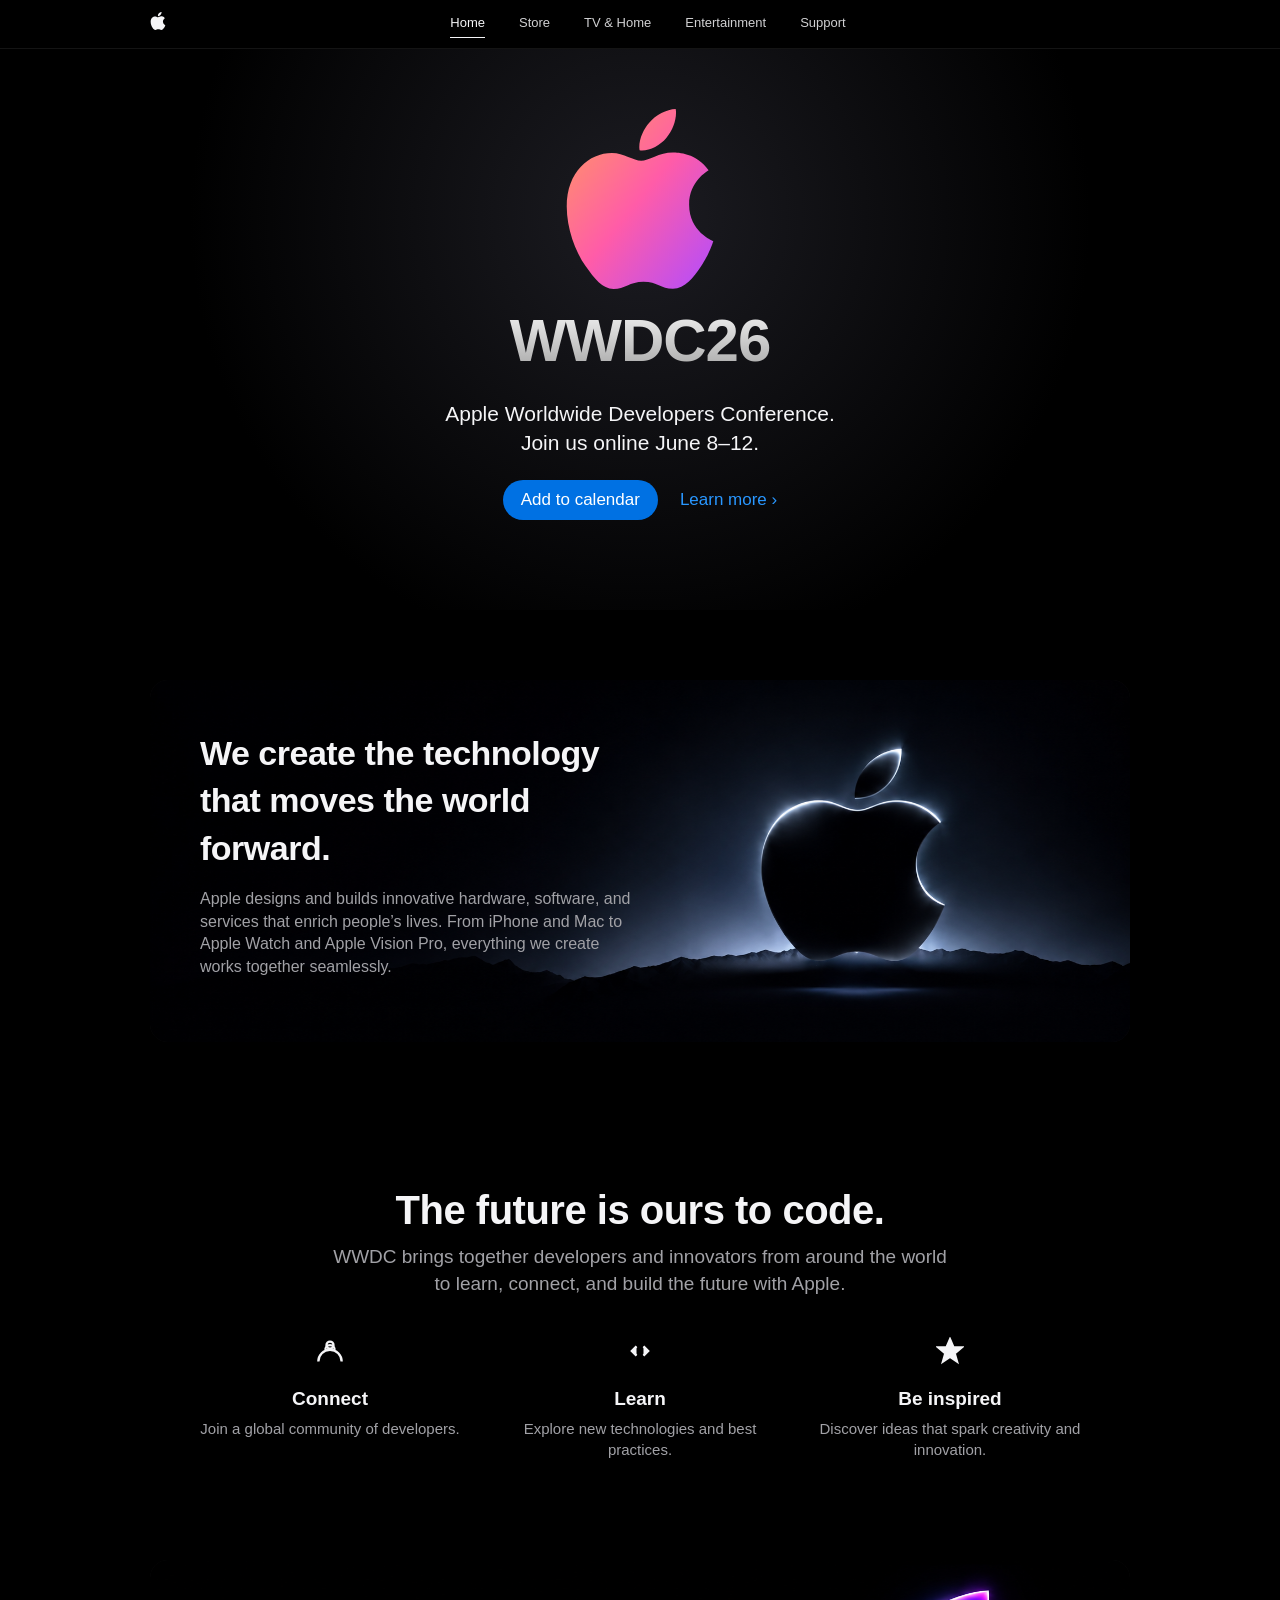
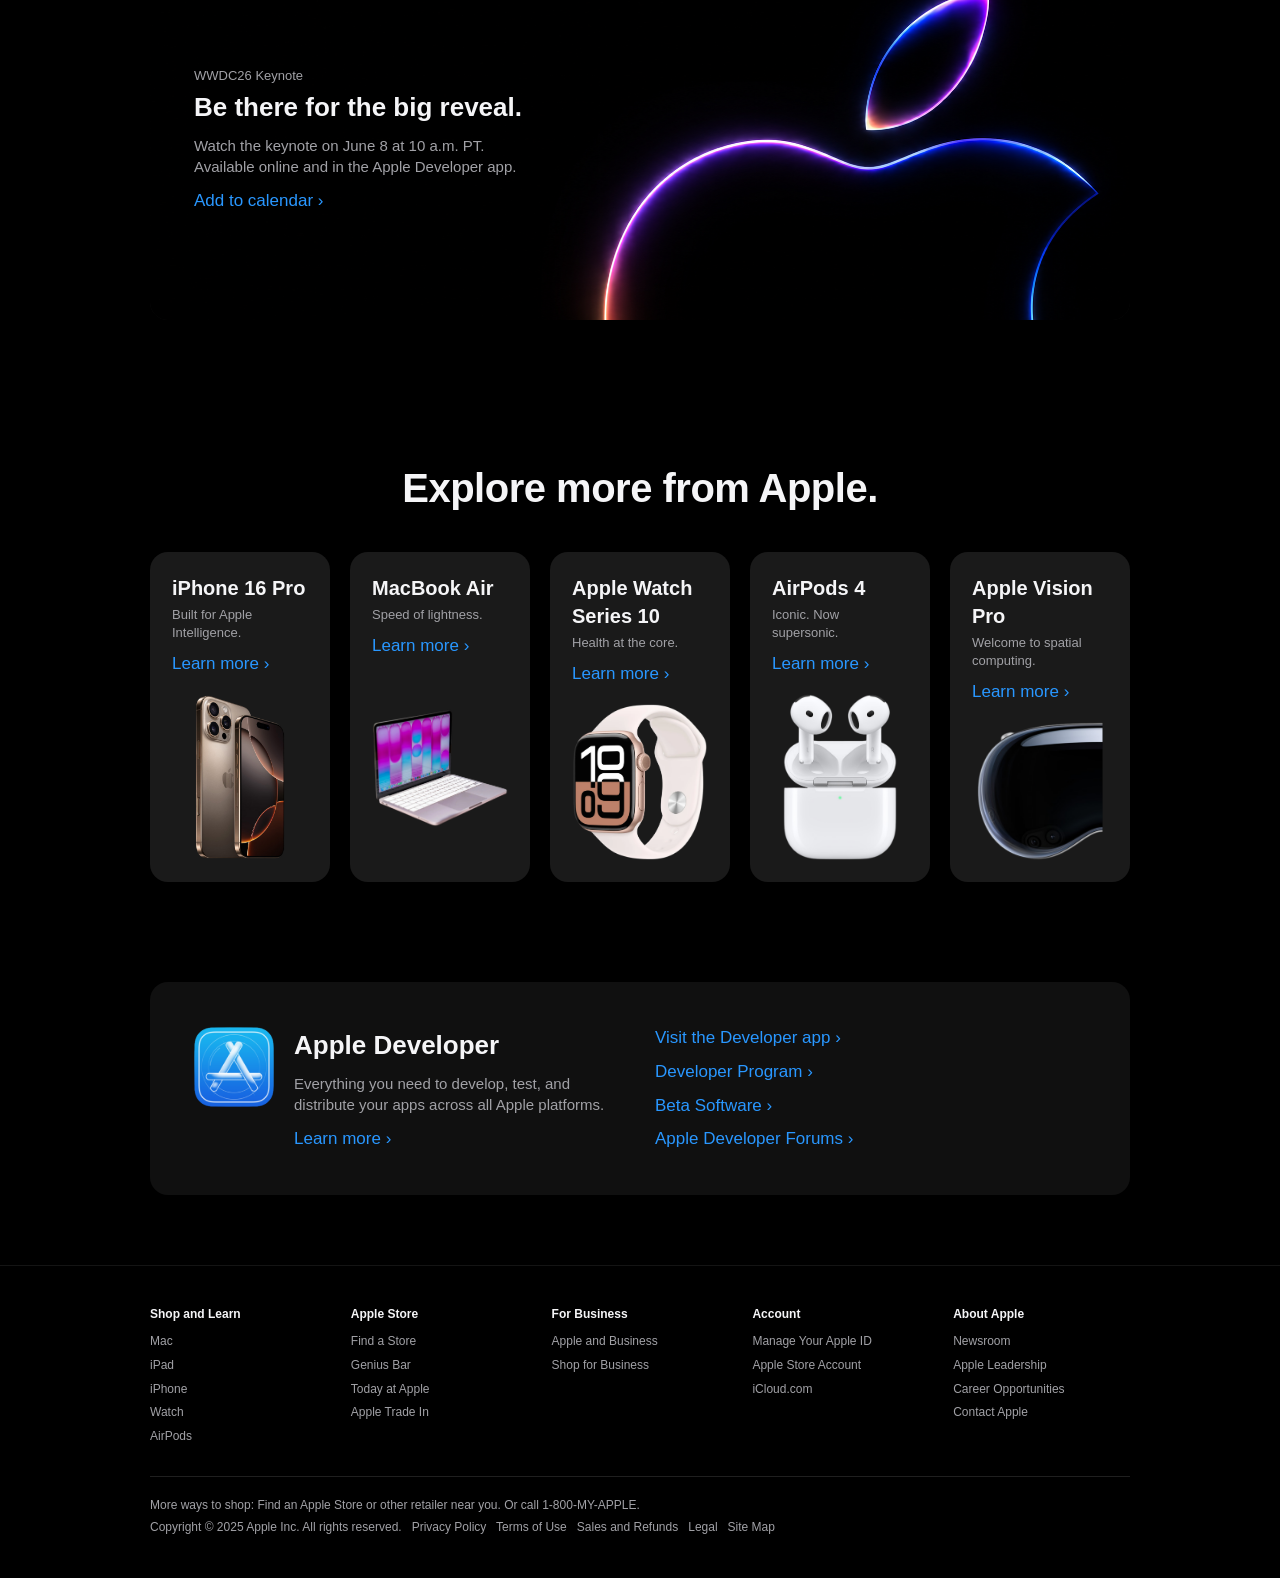
==== index.html @ 1150b637 "Remove search and bag icons from home page nav Co-Authored-By: Claude Opus 4.8 (1M context) <noreply" ====
<!DOCTYPE html>
<html lang="en">
<head>
  <meta charset="UTF-8">
  <meta name="viewport" content="width=device-width, initial-scale=1.0">
  <title>Apple — Home</title>
  <link rel="stylesheet" href="css/style.css?v=16">
</head>
<body>

  <!-- ===== Navigation (shared on all pages) ===== -->
  <header class="nav">
    <div class="nav-inner">
      <a href="index.html" class="nav-logo" aria-label="Apple">
        <svg viewBox="0 0 814 1000"><path d="M788.1 340.9c-5.8 4.5-108.2 62.2-108.2 190.5 0 148.4 130.3 200.9 134.2 202.2-.6 3.2-20.7 71.9-68.7 141.9-42.8 61.6-87.5 123.1-155.5 123.1s-85.5-39.5-164-39.5c-76.5 0-103.7 40.8-165.9 40.8s-105.6-57-155.5-127C46.7 790.7 0 663 0 541.8c0-194.4 126.4-297.5 250.8-297.5 66.1 0 121.2 43.4 162.7 43.4 39.5 0 101.1-46 176.3-46 28.5 0 130.9 2.6 198.3 99.2zm-234-181.5c31.1-36.9 53.1-88.1 53.1-139.3 0-7.1-.6-14.3-1.9-20.1-50.6 1.9-110.8 33.7-147.1 75.8-28.5 32.4-55.1 83.6-55.1 135.5 0 7.8 1.3 15.6 1.9 18.1 3.2.6 8.4 1.3 13.6 1.3 45.4 0 102.5-30.4 135.5-71.3z"/></svg>
      </a>
      <nav class="nav-links">
        <a href="index.html" class="active">Home</a>
        <a href="store.html">Store</a>
        <a href="tvhome.html">TV &amp; Home</a>
        <a href="entertainment.html">Entertainment</a>
        <a href="support.html">Support</a>
      </nav>
      <button class="nav-toggle" aria-label="Menu"><span></span><span></span><span></span></button>
    </div>
  </header>

  <!-- ===== Hero: WWDC26 ===== -->
  <section class="hero">
    <div class="wrap">
      <svg class="hero-logo" width="150" height="180" viewBox="0 0 814 1000" style="margin:0 auto 10px;display:block">
        <defs><linearGradient id="g1" x1="0" y1="0" x2="1" y2="1">
          <stop offset="0%" stop-color="#ff9d5c"/><stop offset="50%" stop-color="#ff5ca8"/><stop offset="100%" stop-color="#b14cff"/>
        </linearGradient></defs>
        <path fill="url(#g1)" d="M788.1 340.9c-5.8 4.5-108.2 62.2-108.2 190.5 0 148.4 130.3 200.9 134.2 202.2-.6 3.2-20.7 71.9-68.7 141.9-42.8 61.6-87.5 123.1-155.5 123.1s-85.5-39.5-164-39.5c-76.5 0-103.7 40.8-165.9 40.8s-105.6-57-155.5-127C46.7 790.7 0 663 0 541.8c0-194.4 126.4-297.5 250.8-297.5 66.1 0 121.2 43.4 162.7 43.4 39.5 0 101.1-46 176.3-46 28.5 0 130.9 2.6 198.3 99.2zm-234-181.5c31.1-36.9 53.1-88.1 53.1-139.3 0-7.1-.6-14.3-1.9-20.1-50.6 1.9-110.8 33.7-147.1 75.8-28.5 32.4-55.1 83.6-55.1 135.5 0 7.8 1.3 15.6 1.9 18.1 3.2.6 8.4 1.3 13.6 1.3 45.4 0 102.5-30.4 135.5-71.3z"/>
      </svg>
      <div class="wwdc">WWDC26</div>
      <p>Apple Worldwide Developers Conference.<br>Join us online June 8&ndash;12.</p>
      <div class="actions">
        <a href="#" class="btn btn-blue">Add to calendar</a>
        <a href="#" class="link">Learn more</a>
      </div>
    </div>
  </section>

  <!-- ===== Promo band ===== -->
  <section class="section">
    <div class="wrap">
      <div class="band band-photo">
        <div class="copy">
          <h2>We create the technology<br>that moves the world forward.</h2>
          <p>Apple designs and builds innovative hardware, software, and services that enrich people&rsquo;s lives. From iPhone and Mac to Apple Watch and Apple Vision Pro, everything we create works together seamlessly.</p>
        
        </div>
        <img class="photo-img" src="images/Home1.PNG" alt="Apple">
      </div>
    </div>
  </section>

  <!-- ===== The future is ours to code ===== -->
  <section class="section">
    <div class="wrap">
      <h2>The future is ours to code.</h2>
      <p class="sub">WWDC brings together developers and innovators from around the world<br>to learn, connect, and build the future with Apple.</p>
      <div class="cols">
        <div class="col">
          <svg class="ico" viewBox="0 0 24 24"><path d="M16 11a4 4 0 10-8 0M2 21a6 6 0 0120 0" fill="none" stroke="currentColor" stroke-width="2"/><circle cx="12" cy="7" r="3" fill="none" stroke="currentColor" stroke-width="2"/></svg>
          <h3>Connect</h3>
          <p>Join a global community of developers.</p>
        </div>
        <div class="col">
          <svg class="ico" viewBox="0 0 24 24" fill="none" stroke="currentColor" stroke-width="2"><polyline points="9,8 5,12 9,16"/><polyline points="15,8 19,12 15,16"/></svg>
          <h3>Learn</h3>
          <p>Explore new technologies and best practices.</p>
        </div>
        <div class="col">
          <svg class="ico" viewBox="0 0 24 24" fill="none" stroke="currentColor" stroke-width="2"><polygon points="12,2 15,9 22,9 16,14 18,21 12,17 6,21 8,14 2,9 9,9"/></svg>
          <h3>Be inspired</h3>
          <p>Discover ideas that spark creativity and innovation.</p>
        </div>
      </div>
    </div>
  </section>

  <!-- ===== Keynote banner ===== -->
  <section class="section" style="padding-top:0">
    <div class="wrap">
      <div class="banner band-photo">
        <div class="copy">
          <p style="color:var(--text-dim);font-size:13px;margin-bottom:4px">WWDC26 Keynote</p>
          <h3>Be there for the big reveal.</h3>
          <p>Watch the keynote on June 8 at 10 a.m. PT.<br>Available online and in the Apple Developer app.</p>
          <a href="#" class="link">Add to calendar</a>
        </div>
        <img class="photo-img" src="images/Home2.PNG" alt="WWDC26 Keynote">
      </div>
    </div>
  </section>

  <!-- ===== Explore more from Apple ===== -->
  <section class="section">
    <div class="wrap">
      <h2>Explore more from Apple.</h2>
      <div class="grid grid-5">
        <div class="card"><h3>iPhone 16 Pro</h3><p class="desc">Built for Apple Intelligence.</p><a href="#" class="link">Learn more</a><img class="card-img" src="images/iPhone%2016%20Pro_t.png" alt="iPhone 16 Pro"></div>
        <div class="card"><h3>MacBook Air</h3><p class="desc">Speed of lightness.</p><a href="#" class="link">Learn more</a><img class="card-img" src="images/Macbook_t.png" alt="MacBook Air"></div>
        <div class="card"><h3>Apple Watch Series 10</h3><p class="desc">Health at the core.</p><a href="#" class="link">Learn more</a><img class="card-img" src="images/Apple%20Watch%20Series%2010_t.png" alt="Apple Watch Series 10"></div>
        <div class="card"><h3>AirPods 4</h3><p class="desc">Iconic. Now supersonic.</p><a href="#" class="link">Learn more</a><img class="card-img" src="images/AirPods%204_t.png" alt="AirPods 4"></div>
        <div class="card"><h3>Apple Vision Pro</h3><p class="desc">Welcome to spatial computing.</p><a href="#" class="link">Learn more</a><img class="card-img" src="images/Apple%20vision_t.png" alt="Apple Vision Pro"></div>
      </div>
    </div>
  </section>

  <!-- ===== Apple Developer banner ===== -->
  <section class="section" style="padding-top:0">
    <div class="wrap">
      <div class="banner">
        <div class="copy" style="display:flex;gap:20px;align-items:flex-start">
          <img src="images/Apple%20Developer_t.png" alt="Apple Developer" style="width:80px;height:80px;flex:none;border-radius:18px;object-fit:contain">
          <div>
            <h3>Apple Developer</h3>
            <p>Everything you need to develop, test, and distribute your apps across all Apple platforms.</p>
            <a href="#" class="link">Learn more</a>
          </div>
        </div>
        <div class="copy">
          <a href="#" class="link" style="display:block;margin-bottom:10px">Visit the Developer app</a>
          <a href="#" class="link" style="display:block;margin-bottom:10px">Developer Program</a>
          <a href="#" class="link" style="display:block;margin-bottom:10px">Beta Software</a>
          <a href="#" class="link" style="display:block">Apple Developer Forums</a>
        </div>
      </div>
    </div>
  </section>

  <!-- ===== Footer ===== -->
  <footer class="footer">
    <div class="wrap">
      <div class="footer-cols">
        <div><h5>Shop and Learn</h5><a href="#">Mac</a><a href="#">iPad</a><a href="#">iPhone</a><a href="#">Watch</a><a href="#">AirPods</a></div>
        <div><h5>Apple Store</h5><a href="#">Find a Store</a><a href="#">Genius Bar</a><a href="#">Today at Apple</a><a href="#">Apple Trade In</a></div>
        <div><h5>For Business</h5><a href="#">Apple and Business</a><a href="#">Shop for Business</a></div>
        <div><h5>Account</h5><a href="#">Manage Your Apple ID</a><a href="#">Apple Store Account</a><a href="#">iCloud.com</a></div>
        <div><h5>About Apple</h5><a href="#">Newsroom</a><a href="#">Apple Leadership</a><a href="#">Career Opportunities</a><a href="#">Contact Apple</a></div>
      </div>
      <div class="legal">
        More ways to shop: Find an Apple Store or other retailer near you. Or call 1-800-MY-APPLE.<br>
        Copyright &copy; 2025 Apple Inc. All rights reserved. &nbsp; Privacy Policy &nbsp; Terms of Use &nbsp; Sales and Refunds &nbsp; Legal &nbsp; Site Map
      </div>
    </div>
  </footer>

  <script src="js/script.js"></script>
</body>
</html>
---- css/style.css ----
/* ===================================================================
   Apple-style website — shared stylesheet for all 4 pages
   Responsive: desktop = horizontal layout, phone = stacked layout
   =================================================================== */

/* ---------- 1. Reset & base ---------- */
* {
  margin: 0;
  padding: 0;
  box-sizing: border-box;
}

:root {
  --bg:        #000000;
  --bg-soft:   #101010;
  --bg-card:   #1a1a1a;
  --bg-light:  #fbfbfd;
  --card-light:#f5f5f7;
  --text:      #f5f5f7;
  --text-dim:  #a1a1a6;
  --text-dark: #1d1d1f;
  --text-dark-dim:#6e6e73;
  --blue:      #2997ff;
  --blue-btn:  #0071e3;
  --radius:    18px;
  --maxw:      1024px;
}

html { scroll-behavior: smooth; }

body {
  font-family: -apple-system, BlinkMacSystemFont, "SF Pro Display",
               "Segoe UI", Roboto, Helvetica, Arial, sans-serif;
  background: var(--bg);
  color: var(--text);
  line-height: 1.4;
  -webkit-font-smoothing: antialiased;
}

img { max-width: 100%; display: block; }
a   { text-decoration: none; color: inherit; }
ul  { list-style: none; }

/* a centered content wrapper used everywhere */
.wrap {
  width: 100%;
  max-width: var(--maxw);
  margin: 0 auto;
  padding: 0 22px;
}

/* link that looks like Apple's blue "Learn more >" */
.link {
  color: var(--blue);
  font-size: 17px;
}
.link::after { content: " \203A"; }
.link:hover { text-decoration: underline; }

/* ---------- 2. Buttons ---------- */
.btn {
  display: inline-block;
  border: none;
  cursor: pointer;
  font-size: 17px;
  padding: 8px 18px;
  border-radius: 980px;
  font-family: inherit;
}
.btn-blue  { background: var(--blue-btn); color: #fff; }
.btn-blue:hover { background: #0077ED; }
.btn-white { background: #fff; color: #000; }
.btn-white:hover { opacity: .9; }

/* ---------- 3. Header / navigation ---------- */
.nav {
  position: sticky;
  top: 0;
  z-index: 100;
  background: rgba(0,0,0,.8);
  backdrop-filter: saturate(180%) blur(20px);
  -webkit-backdrop-filter: saturate(180%) blur(20px);
  border-bottom: 1px solid rgba(255,255,255,.08);
}
.nav-inner {
  max-width: var(--maxw);
  margin: 0 auto;
  height: 48px;
  padding: 0 22px;
  display: flex;
  align-items: center;
  justify-content: space-between;
}
.nav-logo svg { width: 16px; height: 18px; fill: var(--text); }
.nav-links {
  display: flex;
  gap: 34px;
  flex: 1;
  justify-content: center;
}
.nav-links a {
  font-size: 13px;
  color: var(--text);
  opacity: .85;
  padding: 4px 0;
}
.nav-links a:hover { opacity: 1; }
.nav-links a.active {
  opacity: 1;
  border-bottom: 1px solid var(--text);
}
.nav-icons { display: flex; gap: 22px; }
.nav-icons svg { width: 15px; height: 18px; fill: var(--text); opacity: .85; }
.nav-toggle { display: none; background: none; border: none; cursor: pointer; }
.nav-toggle span {
  display: block; width: 18px; height: 1.5px;
  background: var(--text); margin: 4px 0;
}

/* ---------- 4. Generic section helpers ---------- */
.section        { padding: 70px 0; text-align: center; }
.section-light  { background: var(--bg-light); color: var(--text-dark); }
h1.hero-title   { font-size: 48px; font-weight: 600; letter-spacing: -.5px; }
.section h2 {
  font-size: 40px; font-weight: 600; letter-spacing: -.5px; margin-bottom: 6px;
}
.section .sub { font-size: 19px; color: var(--text-dim); margin-bottom: 30px; }
.section-light .sub { color: var(--text-dark-dim); }

/* placeholder image block (used until real photos are added) */
.ph {
  background: linear-gradient(135deg, #2a2a2c 0%, #3a3a3c 100%);
  border-radius: 12px;
  display: flex;
  align-items: center;
  justify-content: center;
  color: #86868b;
  font-size: 13px;
  min-height: 120px;
  width: 100%;
}
.section-light .ph {
  background: linear-gradient(135deg, #e8e8ed 0%, #d2d2d7 100%);
  color: #86868b;
}

/* ---------- 5. HERO (Home) ---------- */
.hero {
  text-align: center;
  padding: 60px 0 90px;
  background: radial-gradient(circle at 50% 30%, #1c1c22 0%, #000 60%);
}
.hero-logo.animate {
  animation: heroLogoReveal 1.6s cubic-bezier(.2,.7,.2,1) .2s both;
}
@keyframes heroLogoReveal {
  from { opacity: 0; transform: scale(.85); }
  to   { opacity: 1; transform: scale(1); }
}
.hero .glow {
  width: 180px; height: 200px; margin: 0 auto 10px;
  background: radial-gradient(circle at 50% 45%, #ff9d5c, #b14cff 55%, transparent 70%);
  -webkit-mask: var(--apple-mask) center/contain no-repeat;
          mask: var(--apple-mask) center/contain no-repeat;
}
.hero .wwdc { font-size: 60px; font-weight: 700; letter-spacing: -1px;
  background: linear-gradient(180deg,#fff,#999); -webkit-background-clip: text;
  background-clip: text; color: transparent; margin-bottom: 16px; }
.hero p { font-size: 21px; color: var(--text); margin-bottom: 22px; line-height: 1.4; }
.hero .actions { display: flex; gap: 22px; justify-content: center; align-items: center; }

/* ---------- 6. Feature columns (Connect / Learn / Be inspired) ---------- */
.cols {
  display: flex;
  gap: 30px;
  justify-content: center;
  margin-top: 40px;
  flex-wrap: wrap;
}
.col { flex: 1; min-width: 200px; max-width: 280px; }
.col .ico {
  width: 28px; height: 28px; margin: 0 auto 14px; fill: currentColor;
}
.col h3 { font-size: 19px; margin-bottom: 6px; }
.col p  { font-size: 15px; color: var(--text-dim); }
.section-light .col p { color: var(--text-dark-dim); }

/* ---------- 7. Two-column promo band ---------- */
.band {
  display: flex; align-items: center; gap: 40px;
  background: var(--bg-soft);
  border-radius: var(--radius);
  padding: 50px; text-align: left;
  flex-wrap: wrap;
}
.band .copy { flex: 1; min-width: 260px; }
.band .copy h2 { font-size: 34px; margin-bottom: 16px; }
.band .copy p  { font-size: 16px; color: var(--text-dim); margin-bottom: 14px; }
.band .media { flex: 1; min-width: 260px; }
.band .media .ph { min-height: 240px; }

/* Band / banner with a full-bleed apple photo as the background */
.band-photo {
  position: relative;
  overflow: hidden;
  min-height: 360px;
}
.band-photo .copy {
  position: relative;
  z-index: 2;
  flex: 0 1 50%;
  max-width: 480px;
}
.band-photo .photo-img {
  position: absolute;
  inset: 0;
  width: 100%;
  height: 100%;
  object-fit: cover;
  object-position: right center;
  z-index: 1;
  pointer-events: none;
}

/* ---------- 8. Card grids (products / shows / topics) ---------- */
.grid {
  display: grid;
  gap: 20px;
  margin-top: 36px;
}
.grid-2 { grid-template-columns: repeat(2,1fr); }
.grid-3 { grid-template-columns: repeat(3,1fr); }
.grid-4 { grid-template-columns: repeat(4,1fr); }
.grid-5 { grid-template-columns: repeat(5,1fr); }
/* streaming-service logo row: 8 across on wide screens, degrades gracefully */
.grid-logos { grid-template-columns: repeat(8,1fr); }
@media (max-width: 1024px) { .grid-logos { grid-template-columns: repeat(4,1fr); } }
@media (max-width: 560px)  { .grid-logos { grid-template-columns: repeat(2,1fr); } }

.card {
  background: var(--bg-card);
  border-radius: var(--radius);
  padding: 22px;
  text-align: left;
  display: flex;
  flex-direction: column;
  height: 330px;
}
.section-light .card { background: var(--card-light); }
.card .tag { color: #f56300; font-size: 12px; font-weight: 600; margin-bottom: 4px; }
.card h3 { font-size: 20px; margin-bottom: 4px; }
.card .price, .card .desc { font-size: 13px; color: var(--text-dim); margin-bottom: 10px; }
.section-light .card .price,
.section-light .card .desc { color: var(--text-dark-dim); }
.card .ph { min-height: 150px; margin-top: auto; }
.card-img {
  width: 100%;
  flex: 1;
  min-height: 0;
  width: 100%;
  object-fit: contain;
  object-position: center;
  margin-top: 18px;
  display: block;
}
.card-img-wide {
  width: calc(100% + 44px);
  margin-left: -22px;
  margin-right: -22px;
}
.card .row { display: flex; gap: 14px; align-items: center; margin-bottom: 12px; }

/* category icon strip (Store / Support) */
.cats {
  display: flex; justify-content: center; gap: 38px;
  flex-wrap: wrap; margin-top: 30px;
}
.cat { text-align: center; font-size: 12px; color: inherit; }
.cat .ph { width: 40px; height: 40px; min-height: 40px; border-radius: 8px;
  margin: 0 auto 8px; }

/* service icons (Entertainment) */
.services {
  display: flex; justify-content: center; gap: 24px; flex-wrap: wrap;
  margin-top: 34px;
}
.service { width: 110px; }
.service .ph { width: 60px; height: 60px; min-height: 60px; border-radius: 14px;
  margin: 0 auto 10px; }
.service h4 { font-size: 14px; margin-bottom: 2px; }
.service p  { font-size: 12px; color: var(--text-dim); margin-bottom: 4px; }
.service img { transition: transform .4s cubic-bezier(.2,.8,.25,1); cursor: pointer; }
.service img:hover { transform: scale(1.18); }
.show-card { height: auto; }

/* full-width banner card */
.banner {
  background: var(--bg-soft);
  border-radius: var(--radius);
  padding: 44px; margin-top: 30px;
  display: flex; align-items: center; justify-content: space-between;
  gap: 30px; text-align: left; flex-wrap: wrap;
}
.section-light .banner { background: var(--card-light); }
.banner .copy { flex: 1; min-width: 240px; }
.banner h3 { font-size: 26px; margin-bottom: 10px; }
.banner p  { font-size: 15px; color: var(--text-dim); margin-bottom: 12px; }
.section-light .banner p { color: var(--text-dark-dim); }
.banner .media { flex: 1; min-width: 220px; }

/* search box (Support hero) */
.search-box {
  display: flex; align-items: center; gap: 10px;
  background: #1d1d1f; border: 1px solid #424245;
  border-radius: 12px; padding: 14px 18px; max-width: 480px;
  margin: 26px 0;
}
.search-box input {
  background: none; border: none; outline: none;
  color: var(--text); font-size: 17px; width: 100%;
}
.search-box svg { width: 18px; height: 18px; fill: var(--text-dim); flex: none; }

/* ---------- 9. Footer ---------- */
.footer {
  background: #000;
  color: var(--text-dim);
  font-size: 12px;
  padding: 40px 0;
  border-top: 1px solid rgba(255,255,255,.08);
}
.footer-cols {
  display: grid;
  grid-template-columns: repeat(5,1fr);
  gap: 24px;
  padding-bottom: 24px;
  border-bottom: 1px solid rgba(255,255,255,.12);
}
.footer-cols h5 { color: var(--text); font-size: 12px; margin-bottom: 10px; }
.footer-cols a { display: block; margin-bottom: 7px; color: var(--text-dim); }
.footer-cols a:hover { color: var(--text); }
.footer .legal { padding-top: 18px; line-height: 1.8; }

/* ===================================================================
   10. RESPONSIVE  — phone & tablet
   This is what keeps everything from "跑位" (breaking) on small screens.
   =================================================================== */
@media (max-width: 833px) {
  /* hamburger menu */
  .nav-links {
    position: fixed;
    top: 48px; left: 0; right: 0;
    background: rgba(0,0,0,.95);
    backdrop-filter: blur(20px);
    flex-direction: column;
    align-items: center;
    gap: 0;
    padding: 0;
    max-height: 0;
    overflow: hidden;
    transition: max-height .35s ease;
  }
  .nav-links.open { max-height: 340px; }
  .nav-links a { padding: 16px 0; width: 100%; text-align: center; font-size: 17px; }
  .nav-toggle { display: block; }

  /* shrink headings */
  h1.hero-title { font-size: 34px; }
  .hero .wwdc   { font-size: 40px; }
  .hero p       { font-size: 17px; }
  .section h2   { font-size: 28px; }
  .section .sub { font-size: 16px; }
  .section      { padding: 48px 0; }

  /* every multi-column grid collapses to a single column */
  .grid-2, .grid-3, .grid-4, .grid-5 { grid-template-columns: 1fr; }

  /* two-up where it still looks fine on phones */
  .cats { gap: 22px; }

  /* stack the side-by-side bands/banners */
  .band, .banner { flex-direction: column; padding: 30px; text-align: left; }
  .cols { flex-direction: column; align-items: center; }
  .col  { max-width: 100%; }

  /* footer columns stack into two */
  .footer-cols { grid-template-columns: 1fr 1fr; }

  .hero .actions { flex-direction: column; gap: 14px; }
}

/* mid screen: 4 & 5 column grids become 2 columns */
@media (min-width: 834px) and (max-width: 1024px) {
  .grid-5 { grid-template-columns: repeat(3,1fr); }
  .grid-4 { grid-template-columns: repeat(2,1fr); }
}

/* ===================================================================
   11. Scroll fade-in animation
   Elements start invisible + slightly lower, then fade up into place
   when they scroll into view (class .visible is added by JS).
   =================================================================== */
.reveal {
  opacity: 0;
  transform: translateY(30px);
  transition: opacity .7s ease, transform .7s ease;
}
.reveal.visible {
  opacity: 1;
  transform: translateY(0);
}

/* stagger cards inside a grid so they appear one after another */
.grid .reveal:nth-child(2) { transition-delay: .08s; }
.grid .reveal:nth-child(3) { transition-delay: .16s; }
.grid .reveal:nth-child(4) { transition-delay: .24s; }
.grid .reveal:nth-child(5) { transition-delay: .32s; }

/* respect users who prefer no motion */
@media (prefers-reduced-motion: reduce) {
  .reveal { opacity: 1; transform: none; transition: none; }
}

/* ===== Video popup (modal) ===== */
.video-modal {
  position: fixed;
  inset: 0;
  z-index: 9999;
  display: none;
  align-items: center;
  justify-content: center;
  padding: 24px;
  background: rgba(0, 0, 0, 0.85);
  backdrop-filter: blur(6px);
  -webkit-backdrop-filter: blur(6px);
}
.video-modal.open { display: flex; }
.video-modal-inner {
  position: relative;
  width: 100%;
  max-width: 960px;
}
.video-modal-inner video {
  width: 100%;
  height: auto;
  max-height: 80vh;
  border-radius: 18px;
  background: #000;
  box-shadow: 0 20px 60px rgba(0, 0, 0, 0.6);
  display: block;
}
.video-modal-close {
  position: absolute;
  top: -46px;
  right: 0;
  width: 40px;
  height: 40px;
  border: none;
  border-radius: 50%;
  background: rgba(255, 255, 255, 0.15);
  color: #fff;
  font-size: 26px;
  line-height: 1;
  cursor: pointer;
  transition: background 0.2s;
}
.video-modal-close:hover { background: rgba(255, 255, 255, 0.3); }

/* ===== "More to explore" cards with background image ===== */
.explore-card {
  position: relative;
  min-height: 130px;
  border-radius: 18px;
  overflow: hidden;
  background-size: cover;
  background-position: right center;
  background-repeat: no-repeat;
  background-color: #0b0f1a;
  display: flex;
  align-items: center;
}
/* subtle left-to-right dark gradient so the text stays readable */
.explore-card::before {
  content: "";
  position: absolute;
  inset: 0;
  background: linear-gradient(to right, rgba(0,0,0,.82) 0%, rgba(0,0,0,.45) 42%, rgba(0,0,0,0) 70%);
  z-index: 1;
}
.explore-card .explore-copy {
  position: relative;
  z-index: 2;
  padding: 18px 22px;
  max-width: 58%;
}
.explore-card .explore-copy h3 {
  font-size: 18px;
  color: #fff;
  margin-bottom: 6px;
}
.explore-card .explore-copy .desc {
  font-size: 13px;
  color: rgba(255,255,255,.72);
  margin-bottom: 0;
}
.explore-card .explore-copy .link { color: #2997ff; }

@media (max-width: 700px) {
  .explore-card .explore-copy { max-width: 75%; }
}

/* ===== TV & Home — two full-bleed hero panels ===== */
.tvhome-hero {
  display: flex;
  gap: 20px;
  width: 100%;
  max-width: 1280px;
  margin: 0 auto;
  padding: 40px 22px;
}
.tvhome-panel {
  position: relative;
  flex: 1;
  min-height: 600px;
  border-radius: var(--radius);
  overflow: hidden;
  background-size: cover;
  background-position: center center;
  background-repeat: no-repeat;
  background-color: #000;
  display: flex;
  align-items: flex-start;
}
/* left panel (Apple TV 4K): show the FULL photo (box + remote) anchored to the
   right. The photo's black background blends with the panel, so the copy sits
   on the black left area and the product stays fully visible on the right. */
.tvhome-hero .tvhome-panel:first-child {
  background-size: contain;
  background-position: right center;
}
/* subtle left-to-right dark scrim so overlaid text stays readable */
.tvhome-panel::before {
  content: "";
  position: absolute;
  inset: 0;
  background: linear-gradient(to right, rgba(0,0,0,.5) 0%, rgba(0,0,0,.15) 35%, rgba(0,0,0,0) 55%);
  z-index: 1;
}
.tvhome-panel .tvhome-copy {
  position: relative;
  z-index: 2;
  padding: 12px 48px 60px;
  max-width: 440px;
  color: #fff;
}
.tvhome-panel .tvhome-copy .tvhome-eyebrow {
  min-height: 112px;
  display: flex;
  flex-direction: column;
  justify-content: flex-end;
}
.tvhome-panel .tvhome-copy h2 {
  font-size: 32px;
  line-height: 1.1;
  margin-bottom: 16px;
  color: #fff;
}
.tvhome-panel .tvhome-copy .tvhome-desc {
  font-size: 15px;
  line-height: 1.5;
  color: rgba(255,255,255,.72);
  max-width: 220px;
  margin-bottom: 0;
}

@media (max-width: 800px) {
  .tvhome-hero { flex-direction: column; }
  .tvhome-panel { min-height: 560px; }
  .tvhome-panel .tvhome-copy { padding: 40px 24px; }
}
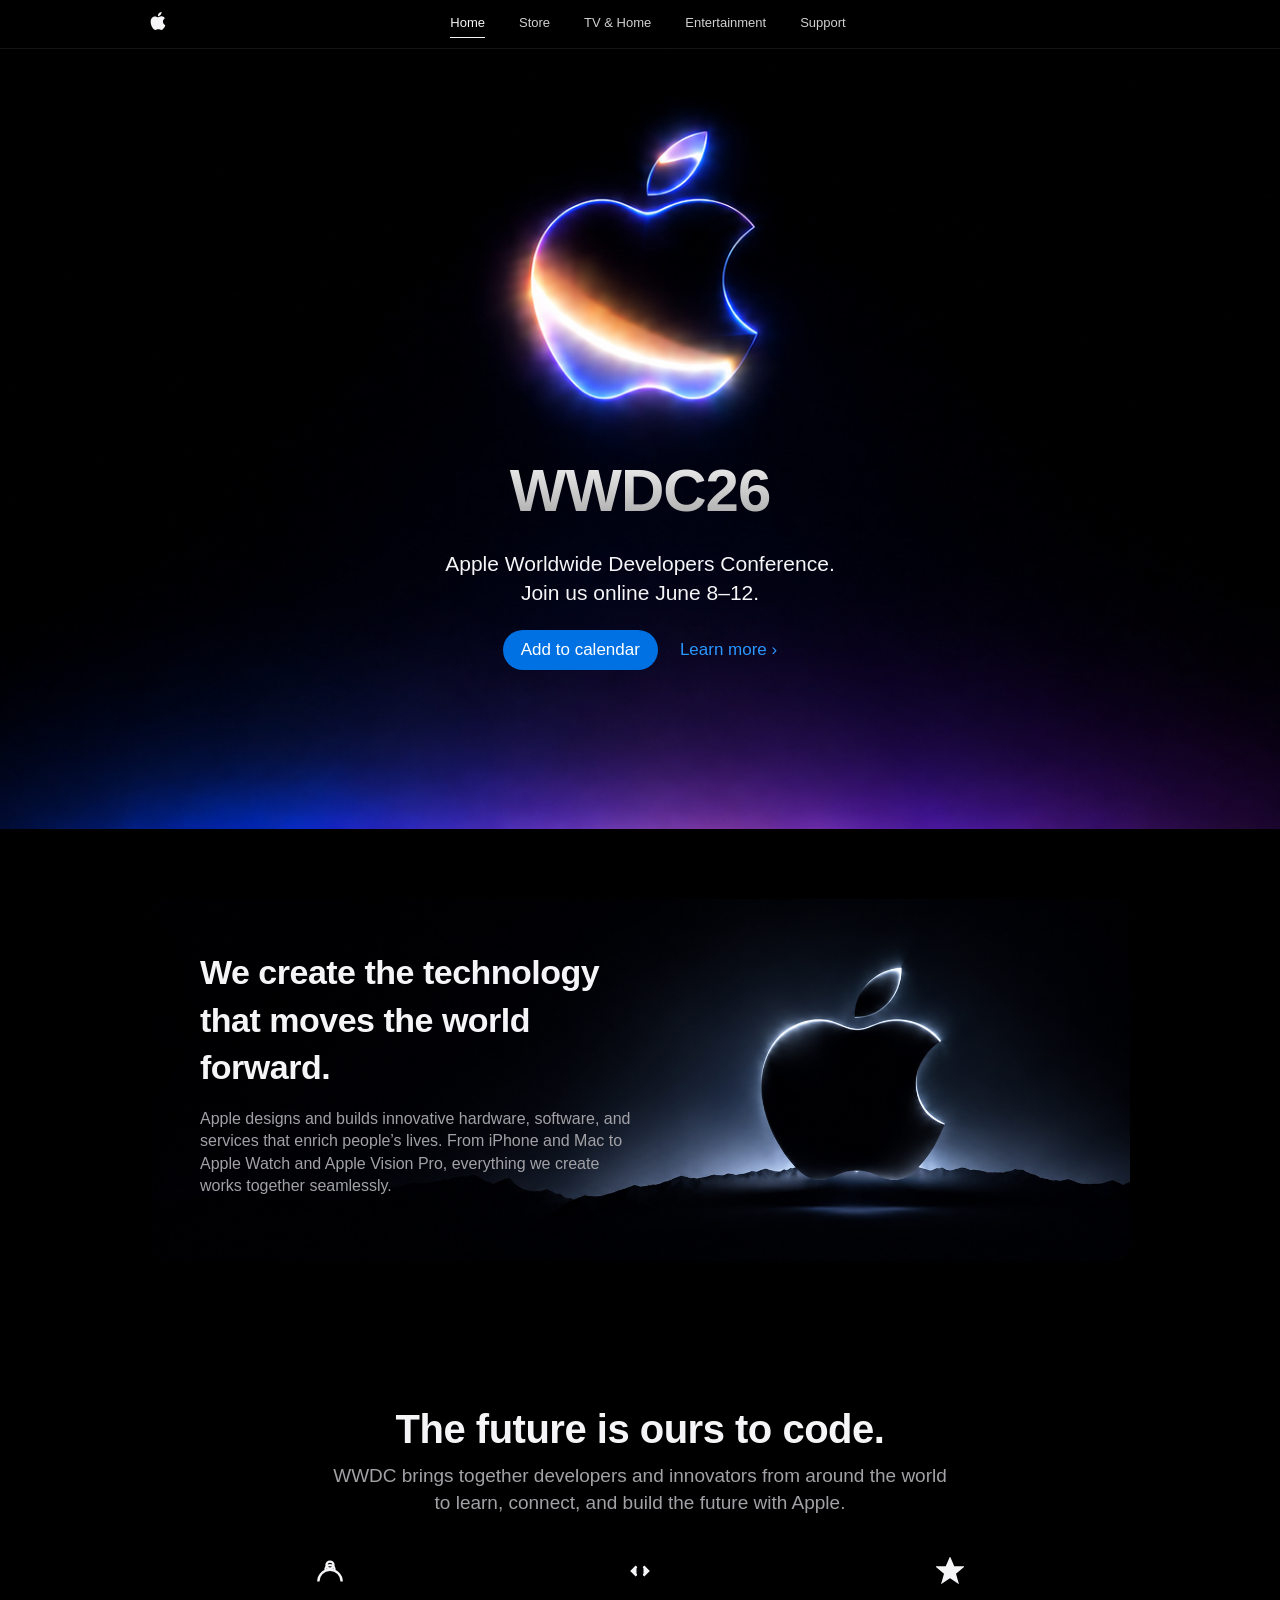
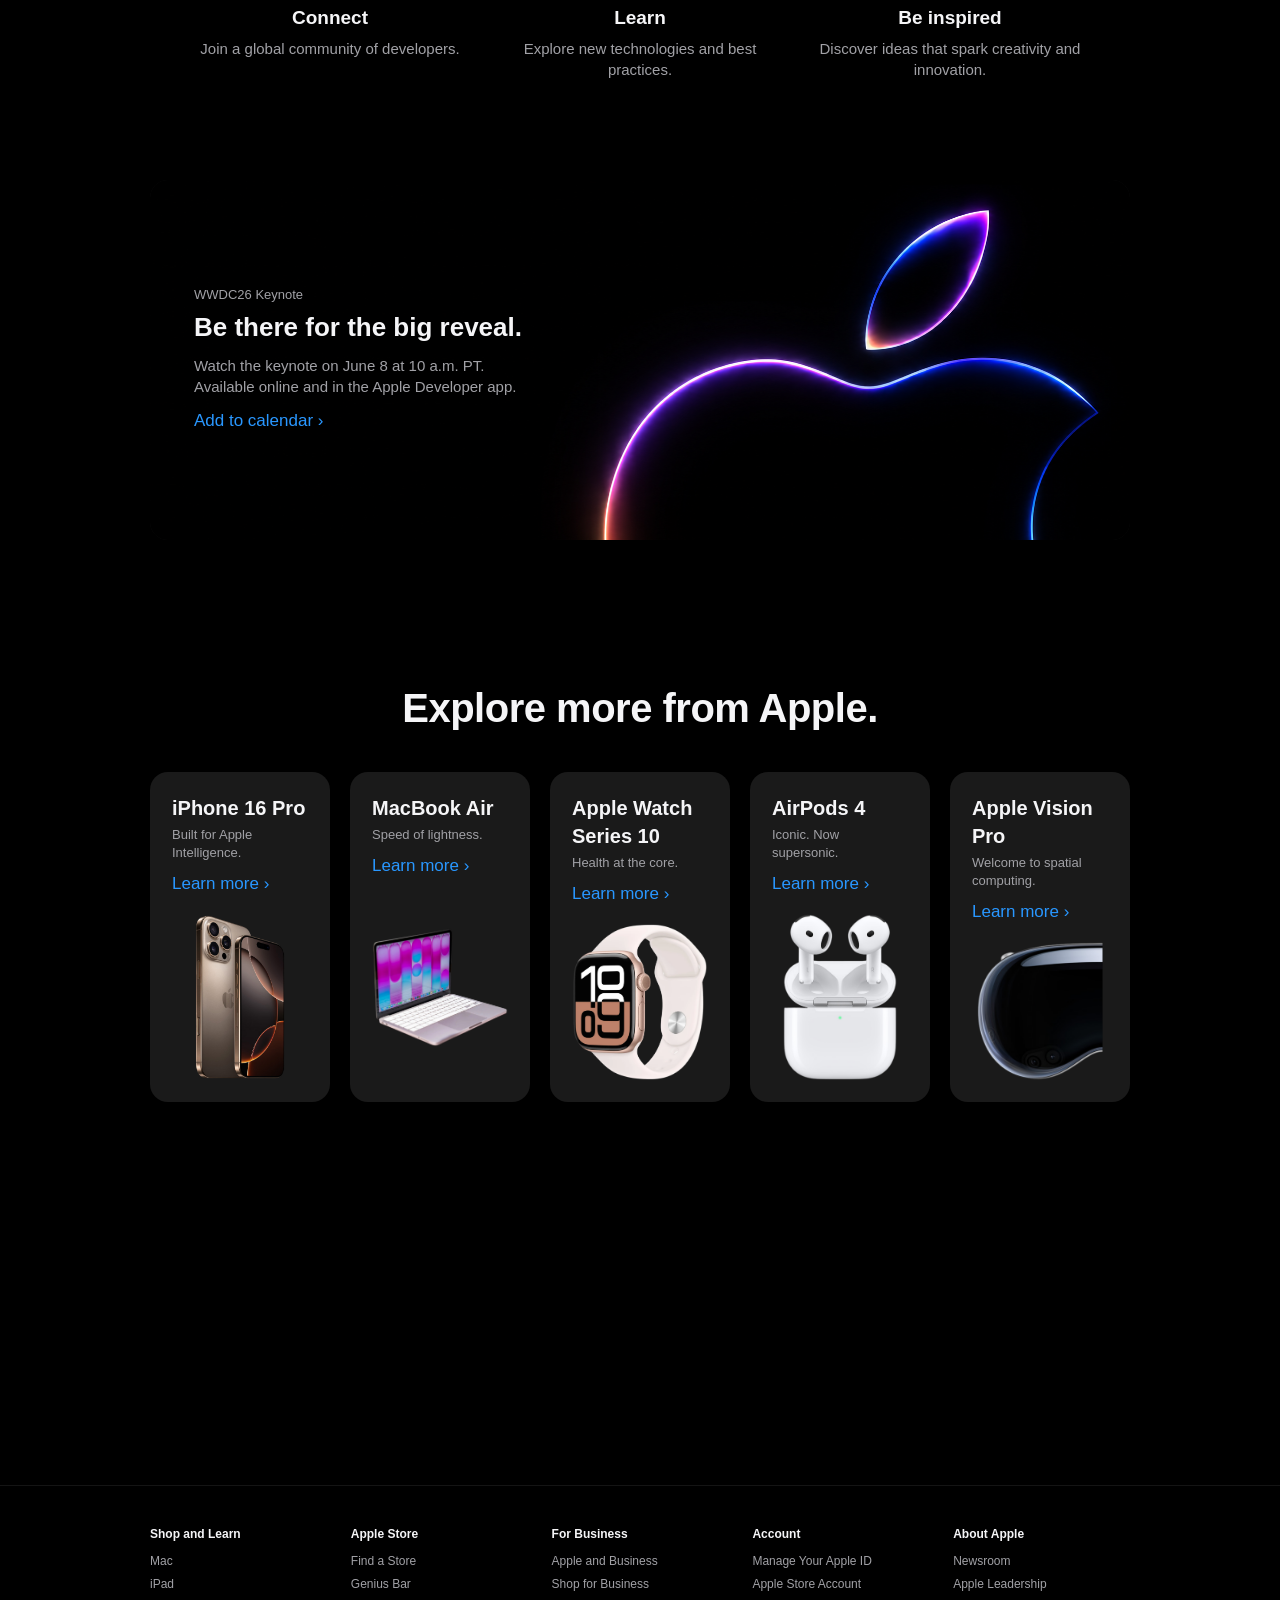
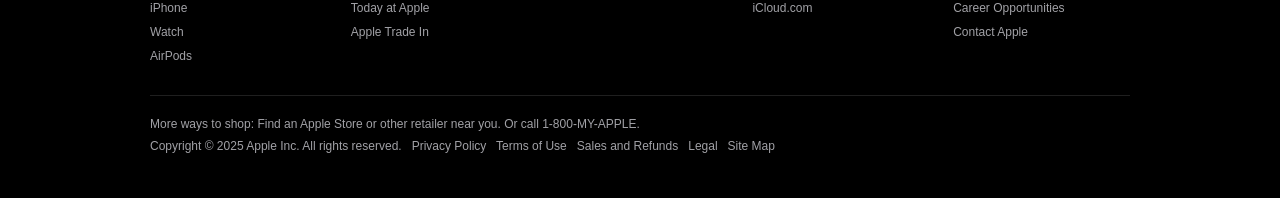
==== commit f1a2212a: "Home hero: full-bleed neon Apple background image; drop gradient SVG logo; push WWDC26 text below th" ====
--- a/index.html
+++ b/index.html
@@ -26,14 +26,8 @@
   </header>
 
   <!-- ===== Hero: WWDC26 ===== -->
-  <section class="hero">
+  <section class="hero" style="background:#000 url('images/Apple Index Background.PNG') center top/cover no-repeat;min-height:780px;padding:400px 0 90px">
     <div class="wrap">
-      <svg class="hero-logo" width="150" height="180" viewBox="0 0 814 1000" style="margin:0 auto 10px;display:block">
-        <defs><linearGradient id="g1" x1="0" y1="0" x2="1" y2="1">
-          <stop offset="0%" stop-color="#ff9d5c"/><stop offset="50%" stop-color="#ff5ca8"/><stop offset="100%" stop-color="#b14cff"/>
-        </linearGradient></defs>
-        <path fill="url(#g1)" d="M788.1 340.9c-5.8 4.5-108.2 62.2-108.2 190.5 0 148.4 130.3 200.9 134.2 202.2-.6 3.2-20.7 71.9-68.7 141.9-42.8 61.6-87.5 123.1-155.5 123.1s-85.5-39.5-164-39.5c-76.5 0-103.7 40.8-165.9 40.8s-105.6-57-155.5-127C46.7 790.7 0 663 0 541.8c0-194.4 126.4-297.5 250.8-297.5 66.1 0 121.2 43.4 162.7 43.4 39.5 0 101.1-46 176.3-46 28.5 0 130.9 2.6 198.3 99.2zm-234-181.5c31.1-36.9 53.1-88.1 53.1-139.3 0-7.1-.6-14.3-1.9-20.1-50.6 1.9-110.8 33.7-147.1 75.8-28.5 32.4-55.1 83.6-55.1 135.5 0 7.8 1.3 15.6 1.9 18.1 3.2.6 8.4 1.3 13.6 1.3 45.4 0 102.5-30.4 135.5-71.3z"/>
-      </svg>
       <div class="wwdc">WWDC26</div>
       <p>Apple Worldwide Developers Conference.<br>Join us online June 8&ndash;12.</p>
       <div class="actions">
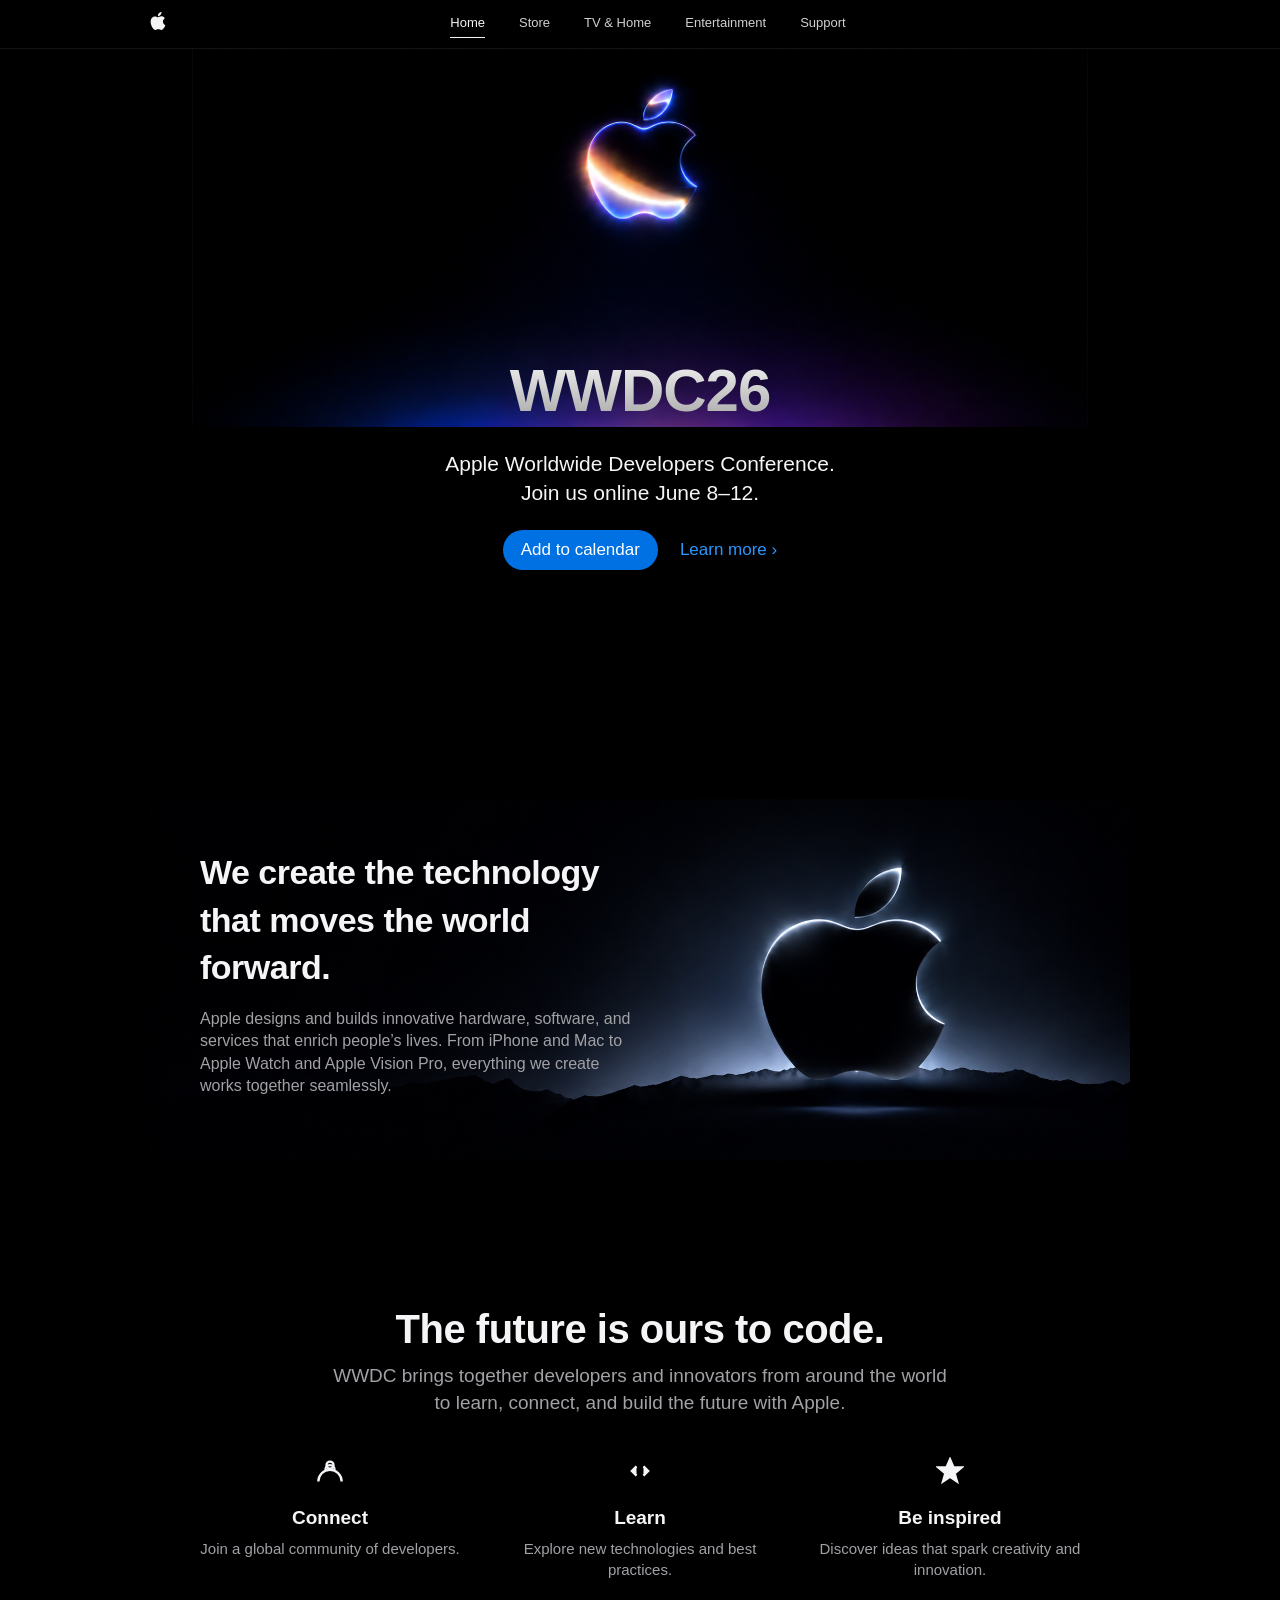
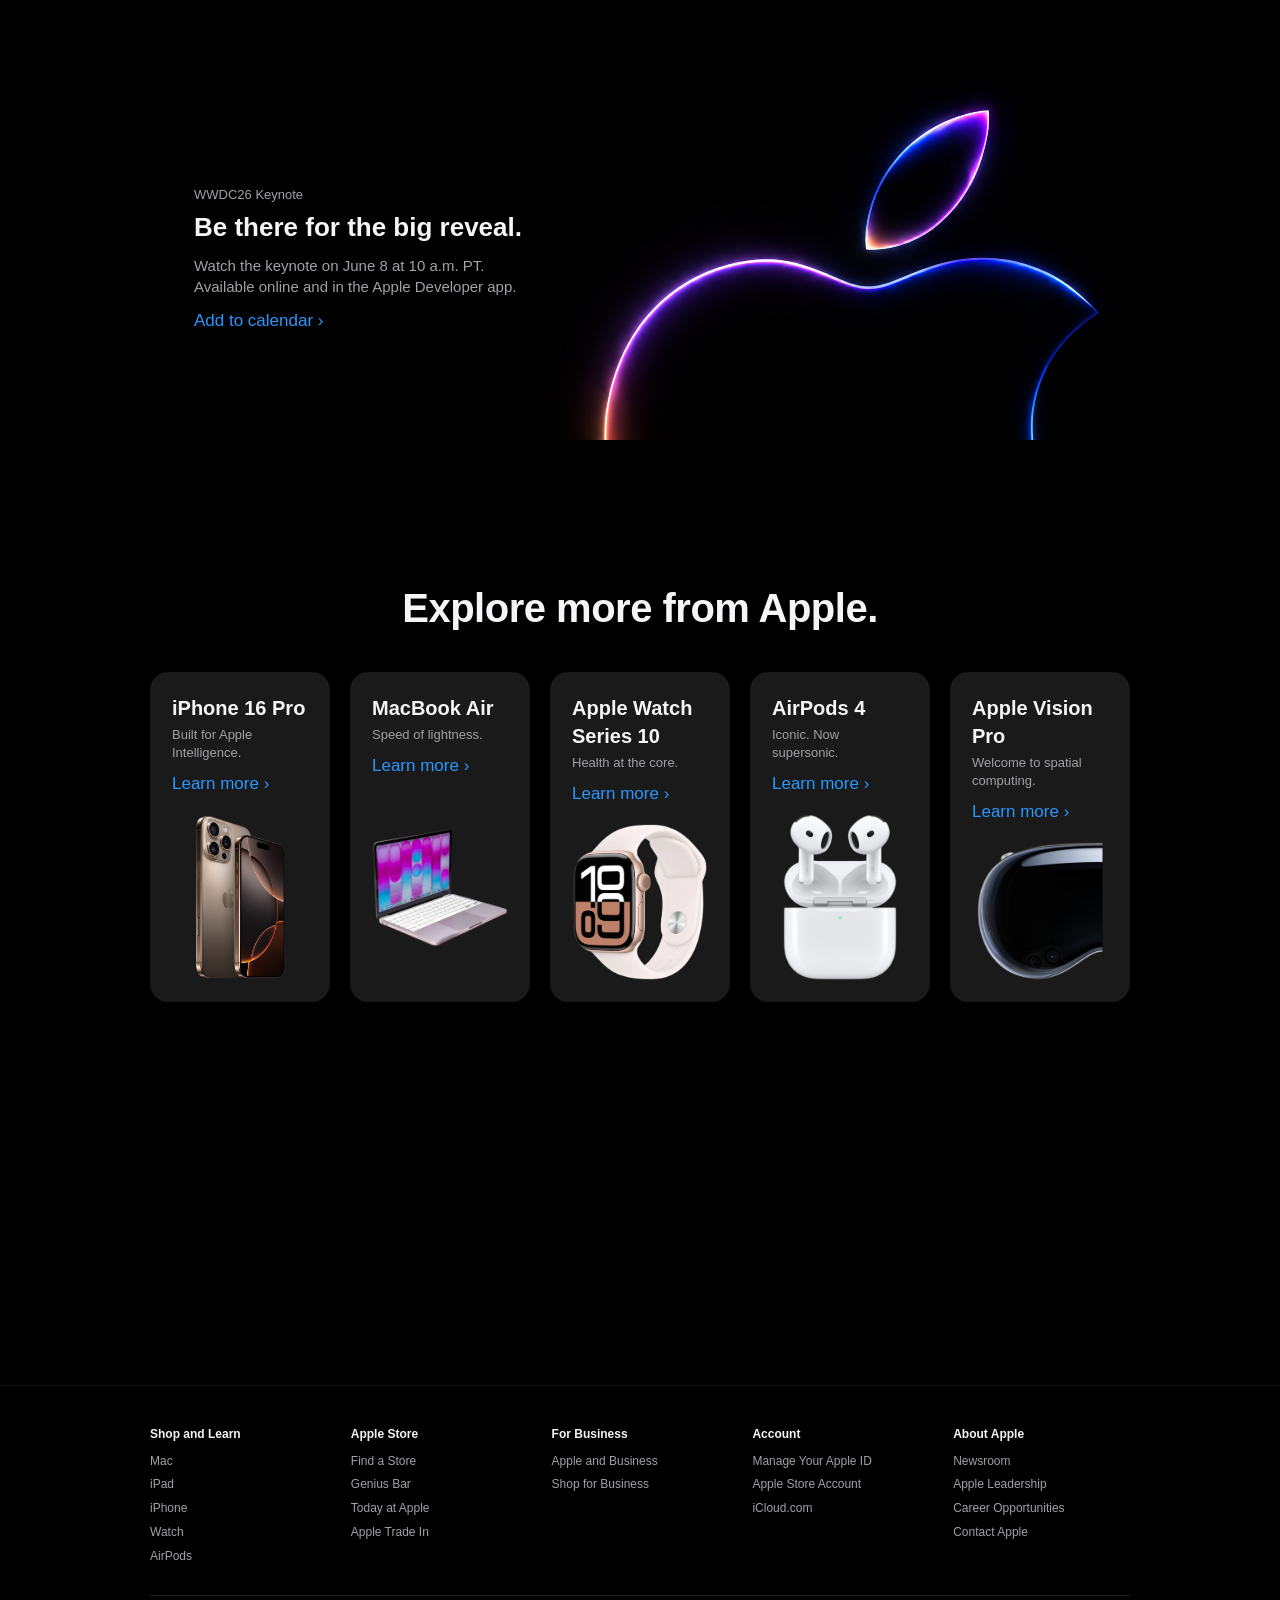
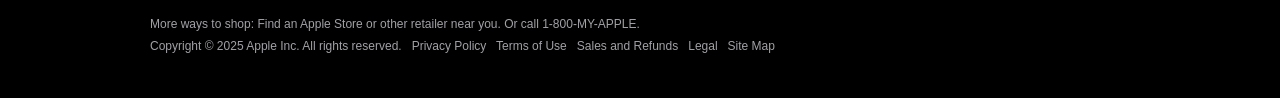
==== commit 9c4996ab: "Home hero: shrink Apple bg to 70% (less wide), add bottom gradient fade to black, tighten text posit" ====
--- a/index.html
+++ b/index.html
@@ -26,7 +26,7 @@
   </header>
 
   <!-- ===== Hero: WWDC26 ===== -->
-  <section class="hero" style="background:#000 url('images/Apple Index Background.PNG') center top/cover no-repeat;min-height:780px;padding:400px 0 90px">
+  <section class="hero" style="background:linear-gradient(to bottom,rgba(0,0,0,0) 45%,#000 85%) center/100% 100% no-repeat,url('images/Apple Index Background.PNG') center top/70% auto no-repeat #000;min-height:680px;padding:300px 0 80px">
     <div class="wrap">
       <div class="wwdc">WWDC26</div>
       <p>Apple Worldwide Developers Conference.<br>Join us online June 8&ndash;12.</p>
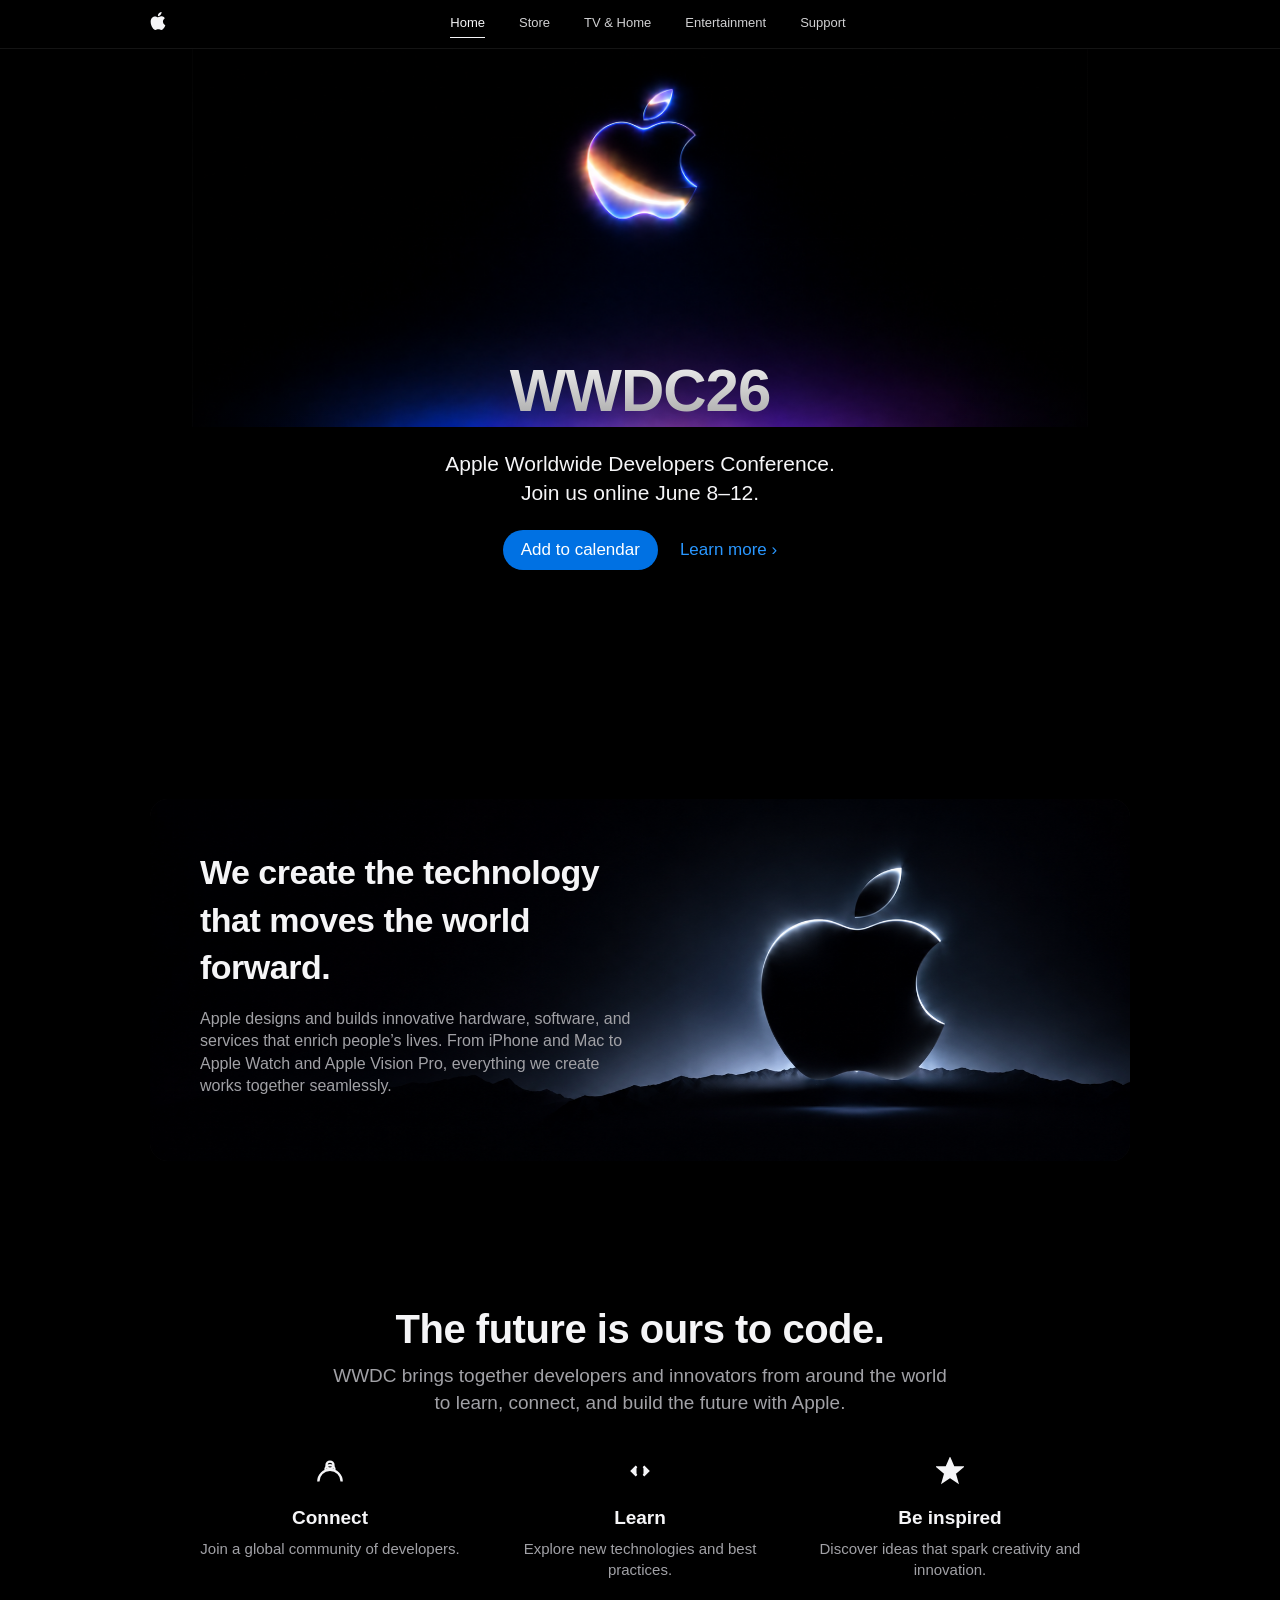
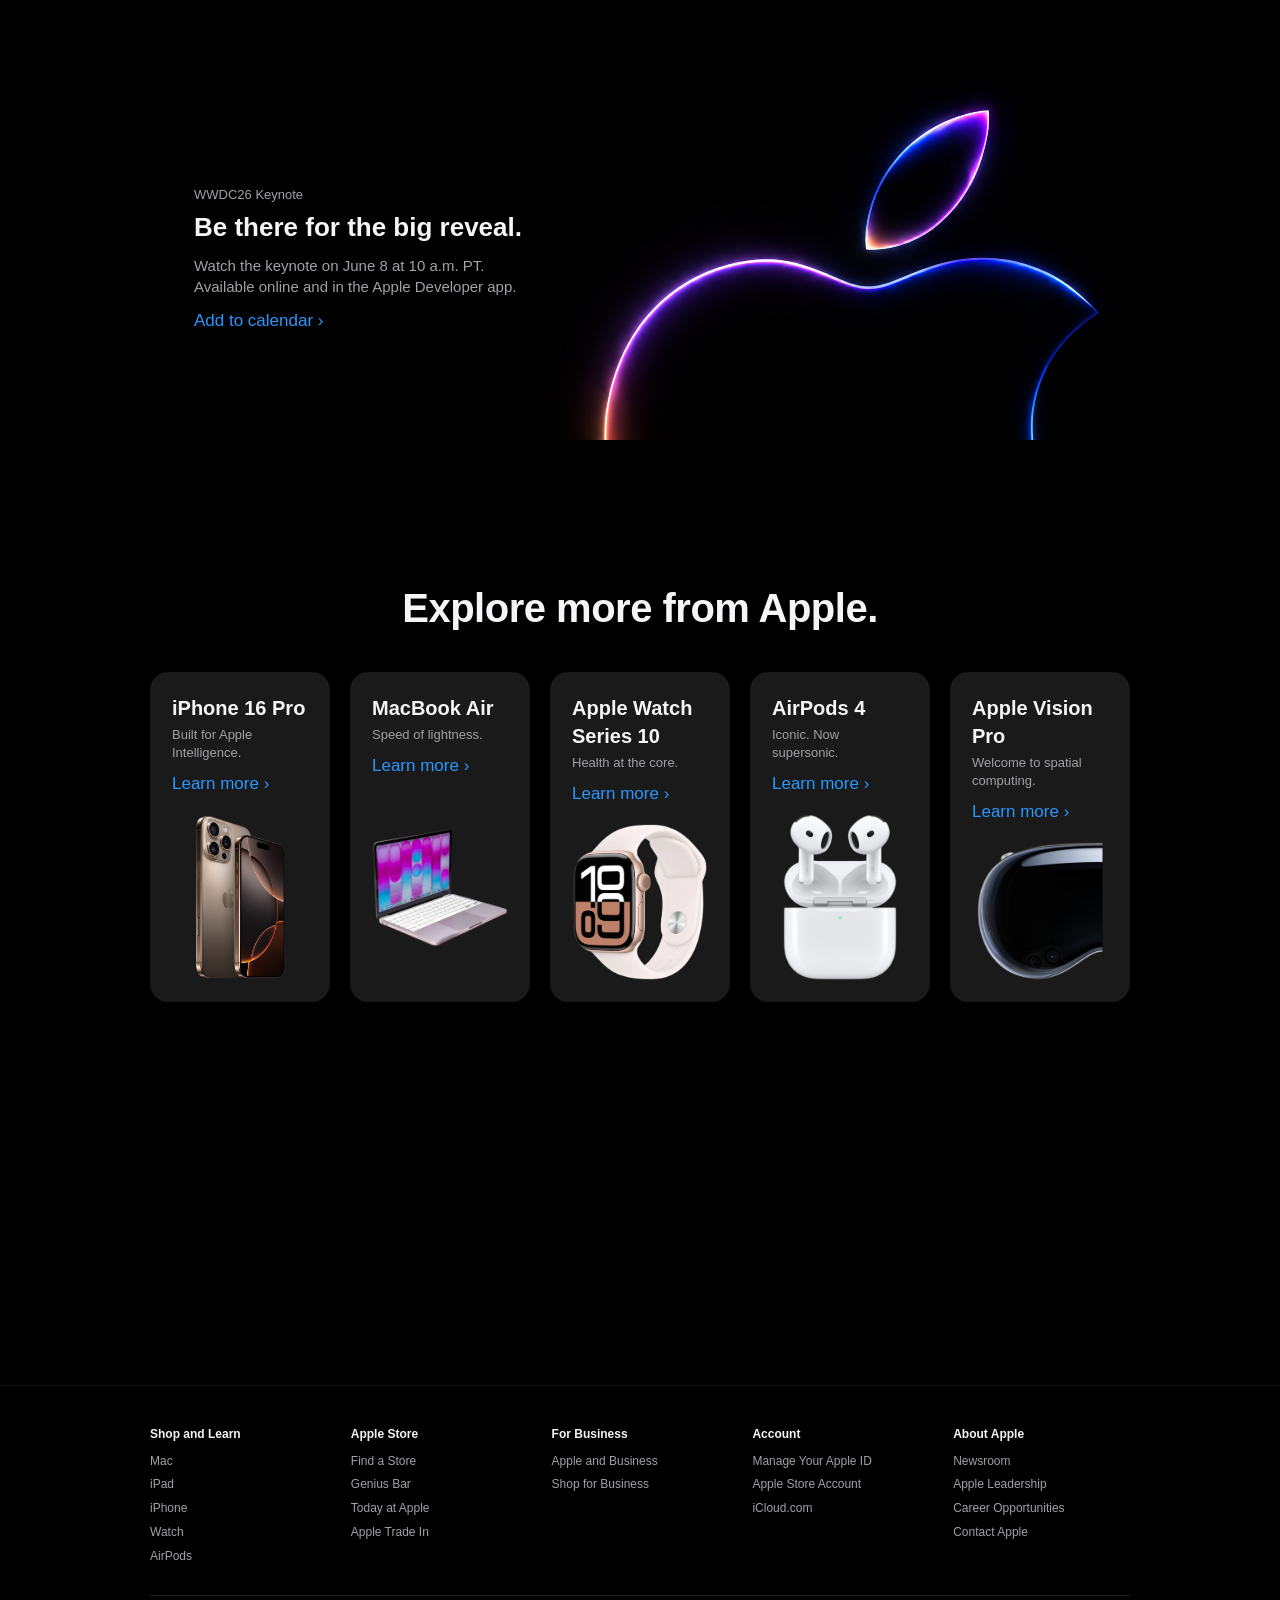
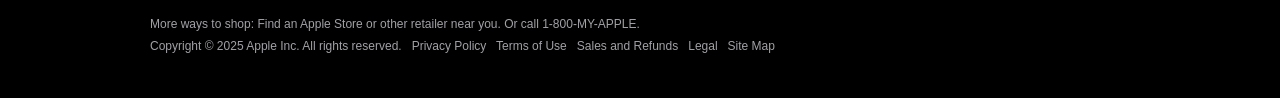
==== commit a542106a: "Home hero: fade left/right/bottom edges of bg image into black so it blends (no visible rectangle) C" ====
--- a/index.html
+++ b/index.html
@@ -26,7 +26,7 @@
   </header>
 
   <!-- ===== Hero: WWDC26 ===== -->
-  <section class="hero" style="background:linear-gradient(to bottom,rgba(0,0,0,0) 45%,#000 85%) center/100% 100% no-repeat,url('images/Apple Index Background.PNG') center top/70% auto no-repeat #000;min-height:680px;padding:300px 0 80px">
+  <section class="hero" style="background:linear-gradient(to right,#000 0%,rgba(0,0,0,0) 26%,rgba(0,0,0,0) 74%,#000 100%) center/100% 100% no-repeat,linear-gradient(to bottom,rgba(0,0,0,0) 50%,#000 90%) center/100% 100% no-repeat,url('images/Apple Index Background.PNG') center top/70% auto no-repeat #000;min-height:680px;padding:300px 0 80px">
     <div class="wrap">
       <div class="wwdc">WWDC26</div>
       <p>Apple Worldwide Developers Conference.<br>Join us online June 8&ndash;12.</p>
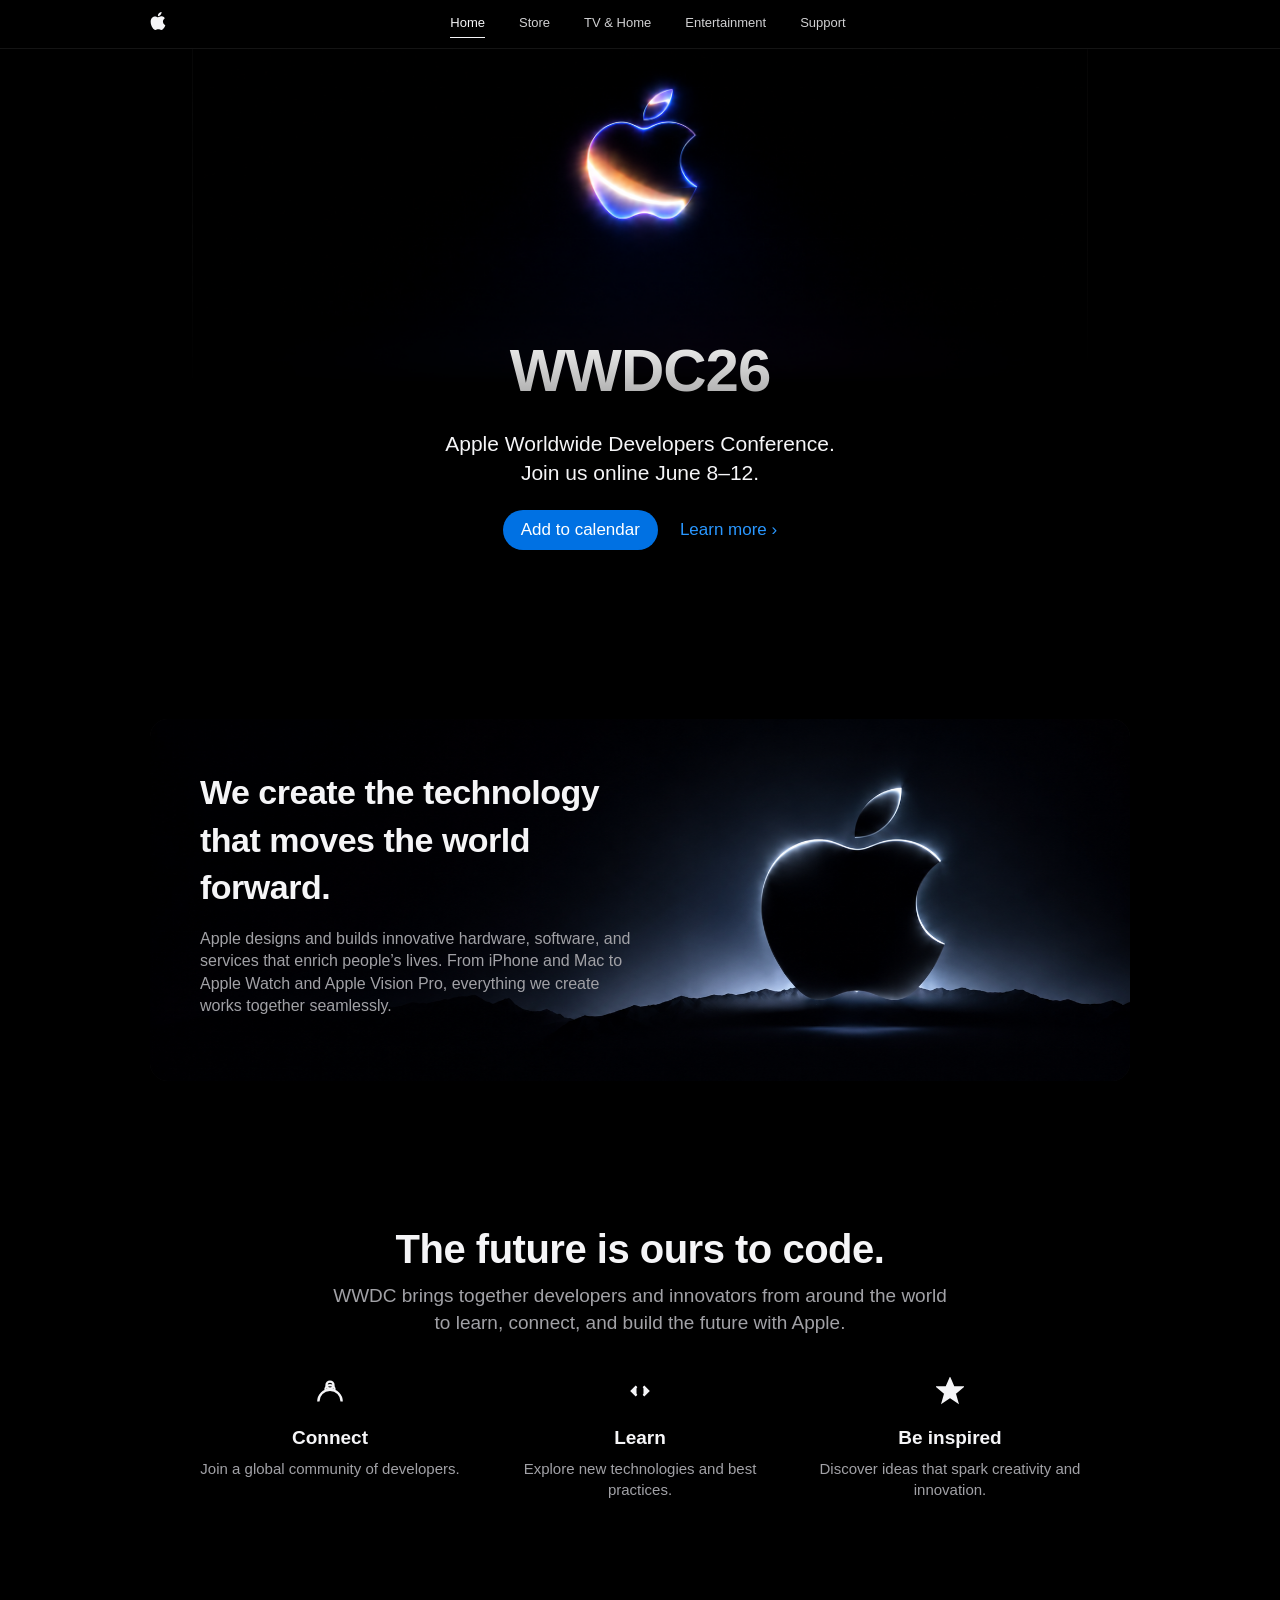
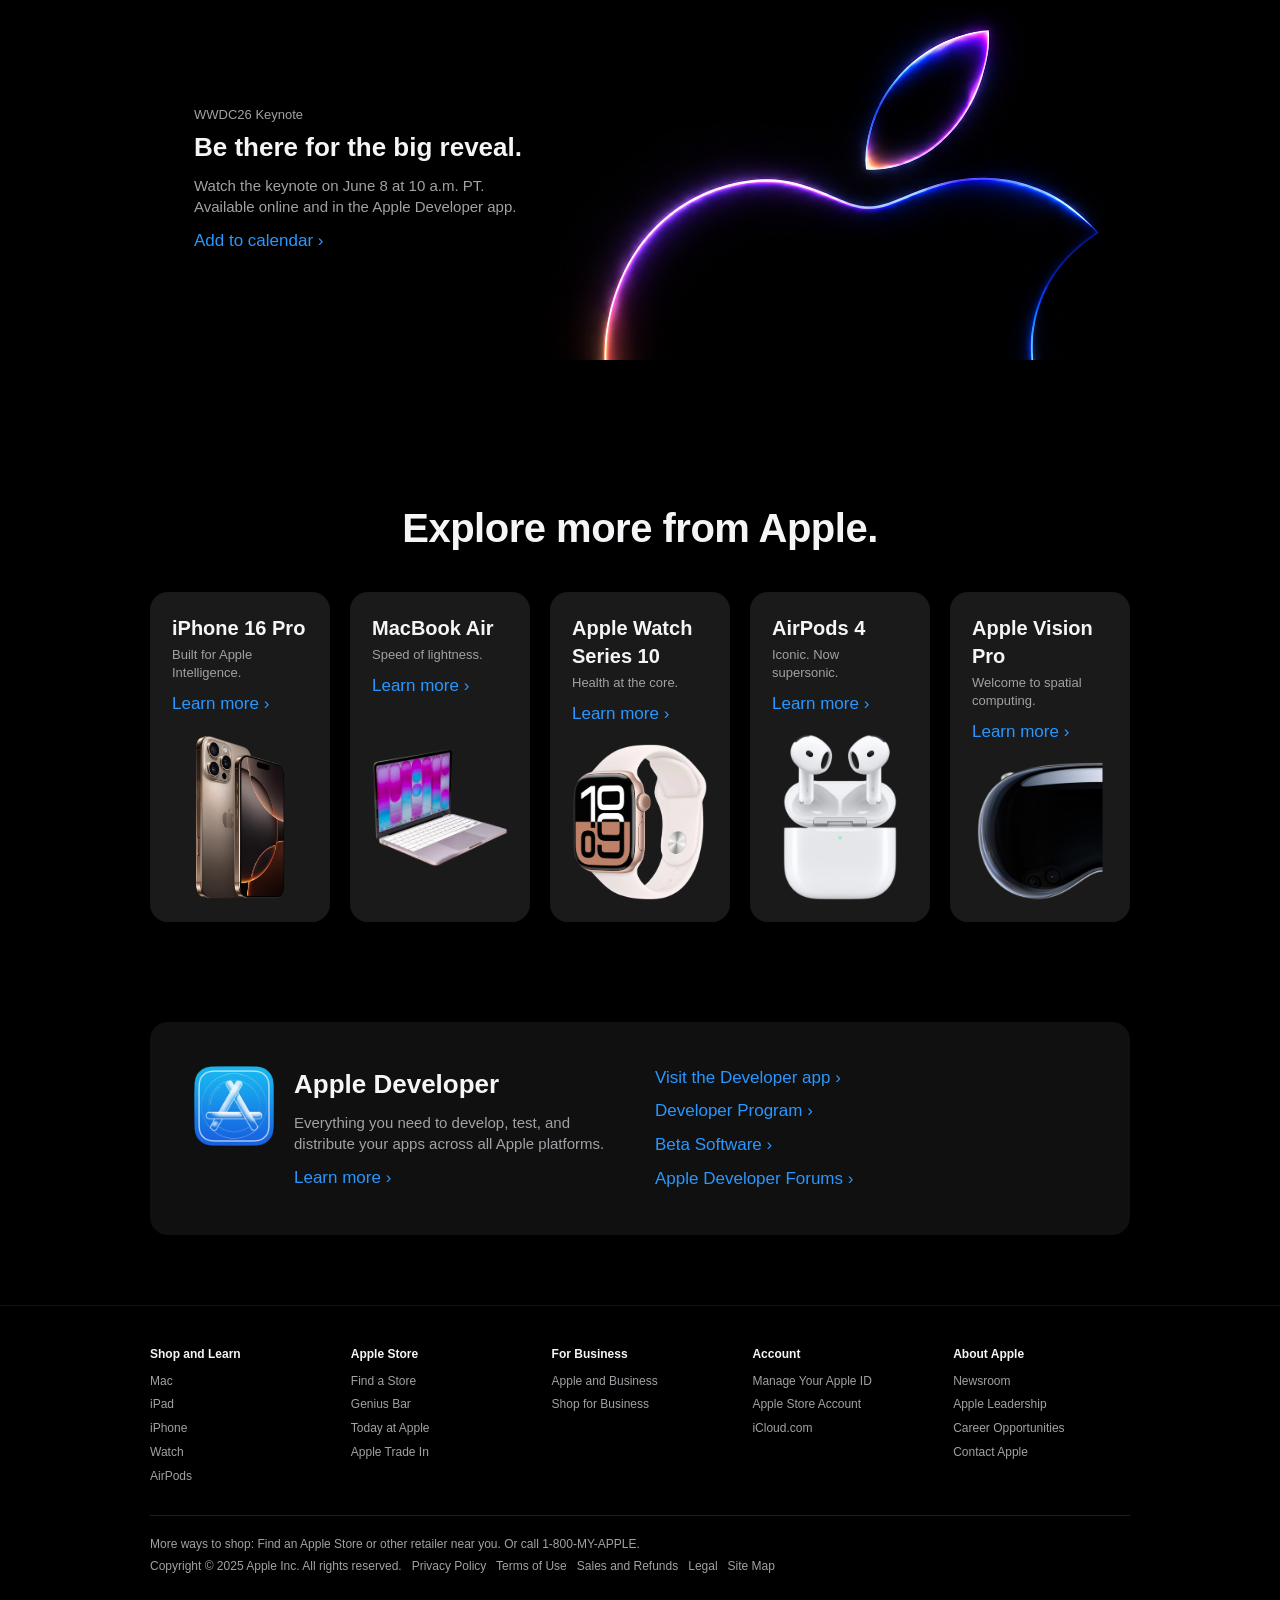
==== commit 945c4ce1: "Home hero: use bottom-faded Apple image (neon apple on pure black, no hard edges) Co-Authored-By: Cl" ====
--- a/index.html
+++ b/index.html
@@ -26,7 +26,7 @@
   </header>
 
   <!-- ===== Hero: WWDC26 ===== -->
-  <section class="hero" style="background:linear-gradient(to right,#000 0%,rgba(0,0,0,0) 26%,rgba(0,0,0,0) 74%,#000 100%) center/100% 100% no-repeat,linear-gradient(to bottom,rgba(0,0,0,0) 50%,#000 90%) center/100% 100% no-repeat,url('images/Apple Index Background.PNG') center top/70% auto no-repeat #000;min-height:680px;padding:300px 0 80px">
+  <section class="hero" style="background:#000 url('images/Apple Index BG Faded.png') center top/70% auto no-repeat;min-height:600px;padding:280px 0 80px">
     <div class="wrap">
       <div class="wwdc">WWDC26</div>
       <p>Apple Worldwide Developers Conference.<br>Join us online June 8&ndash;12.</p>
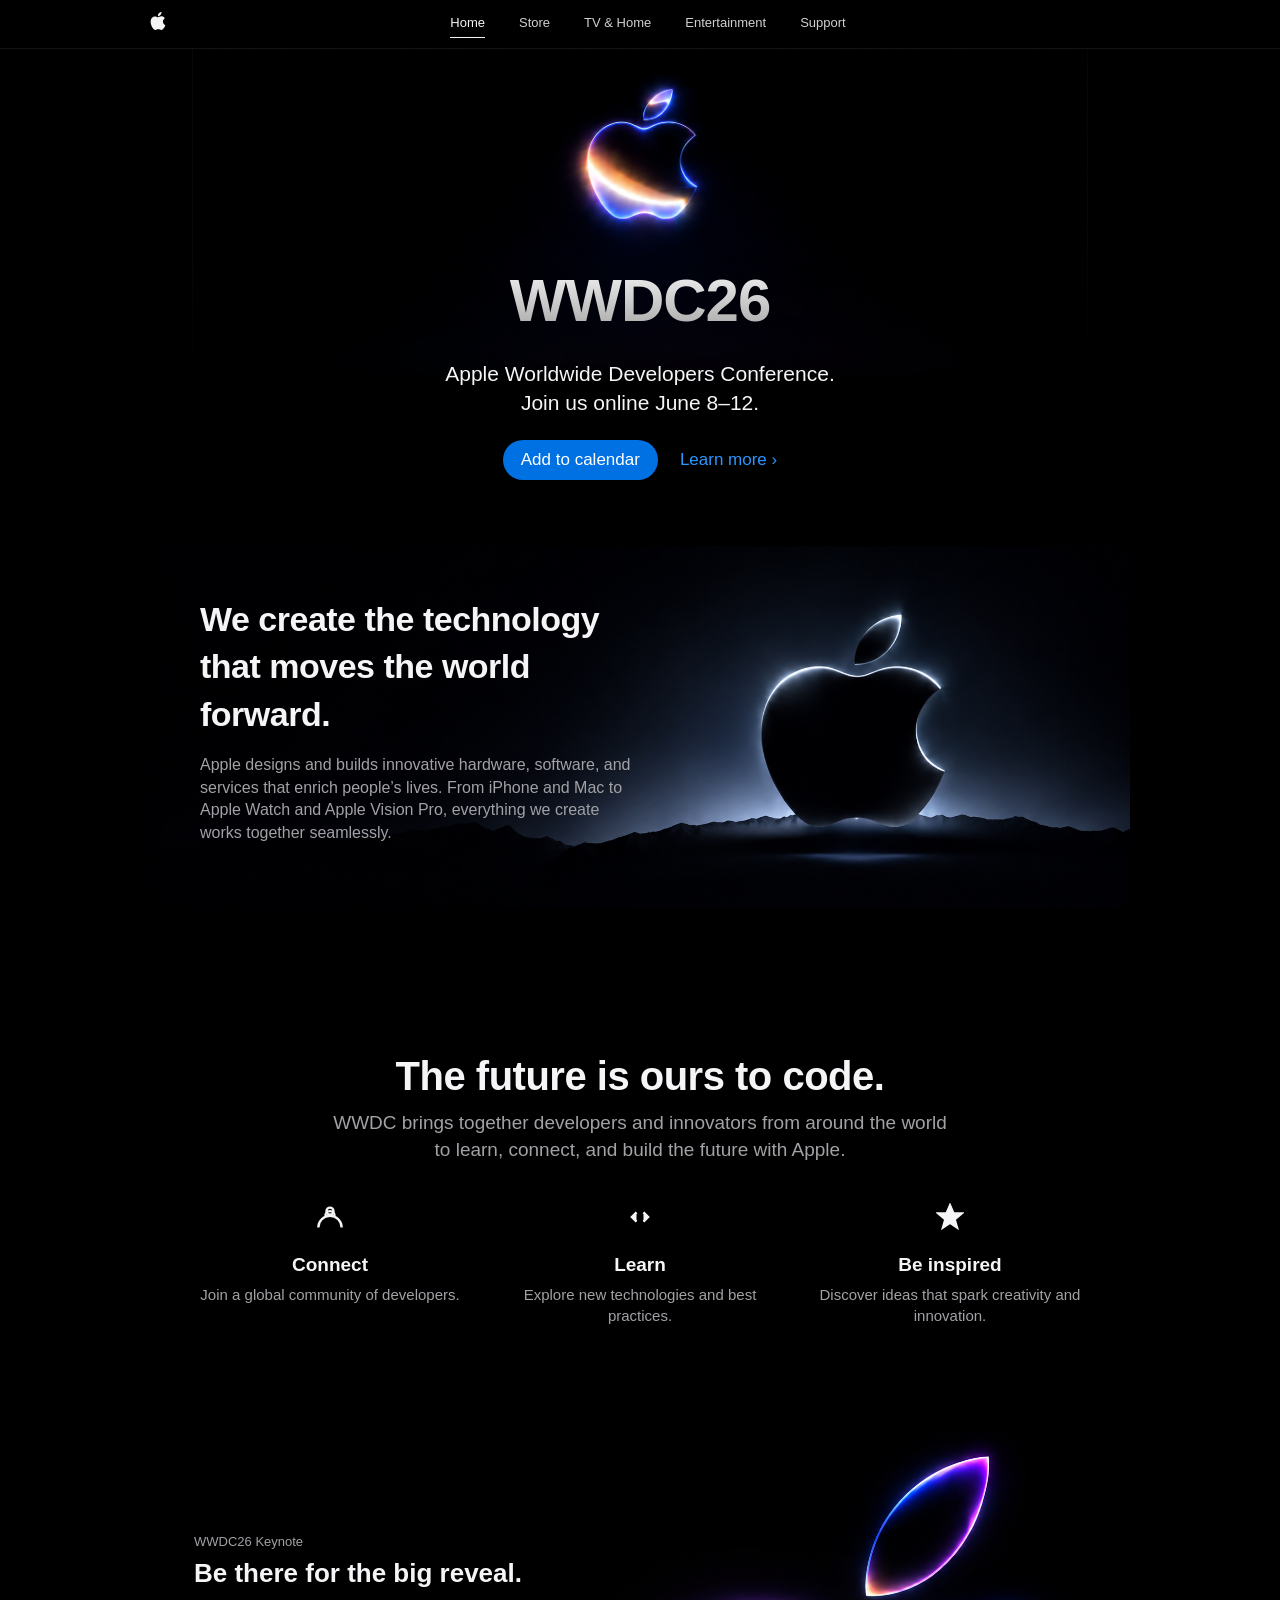
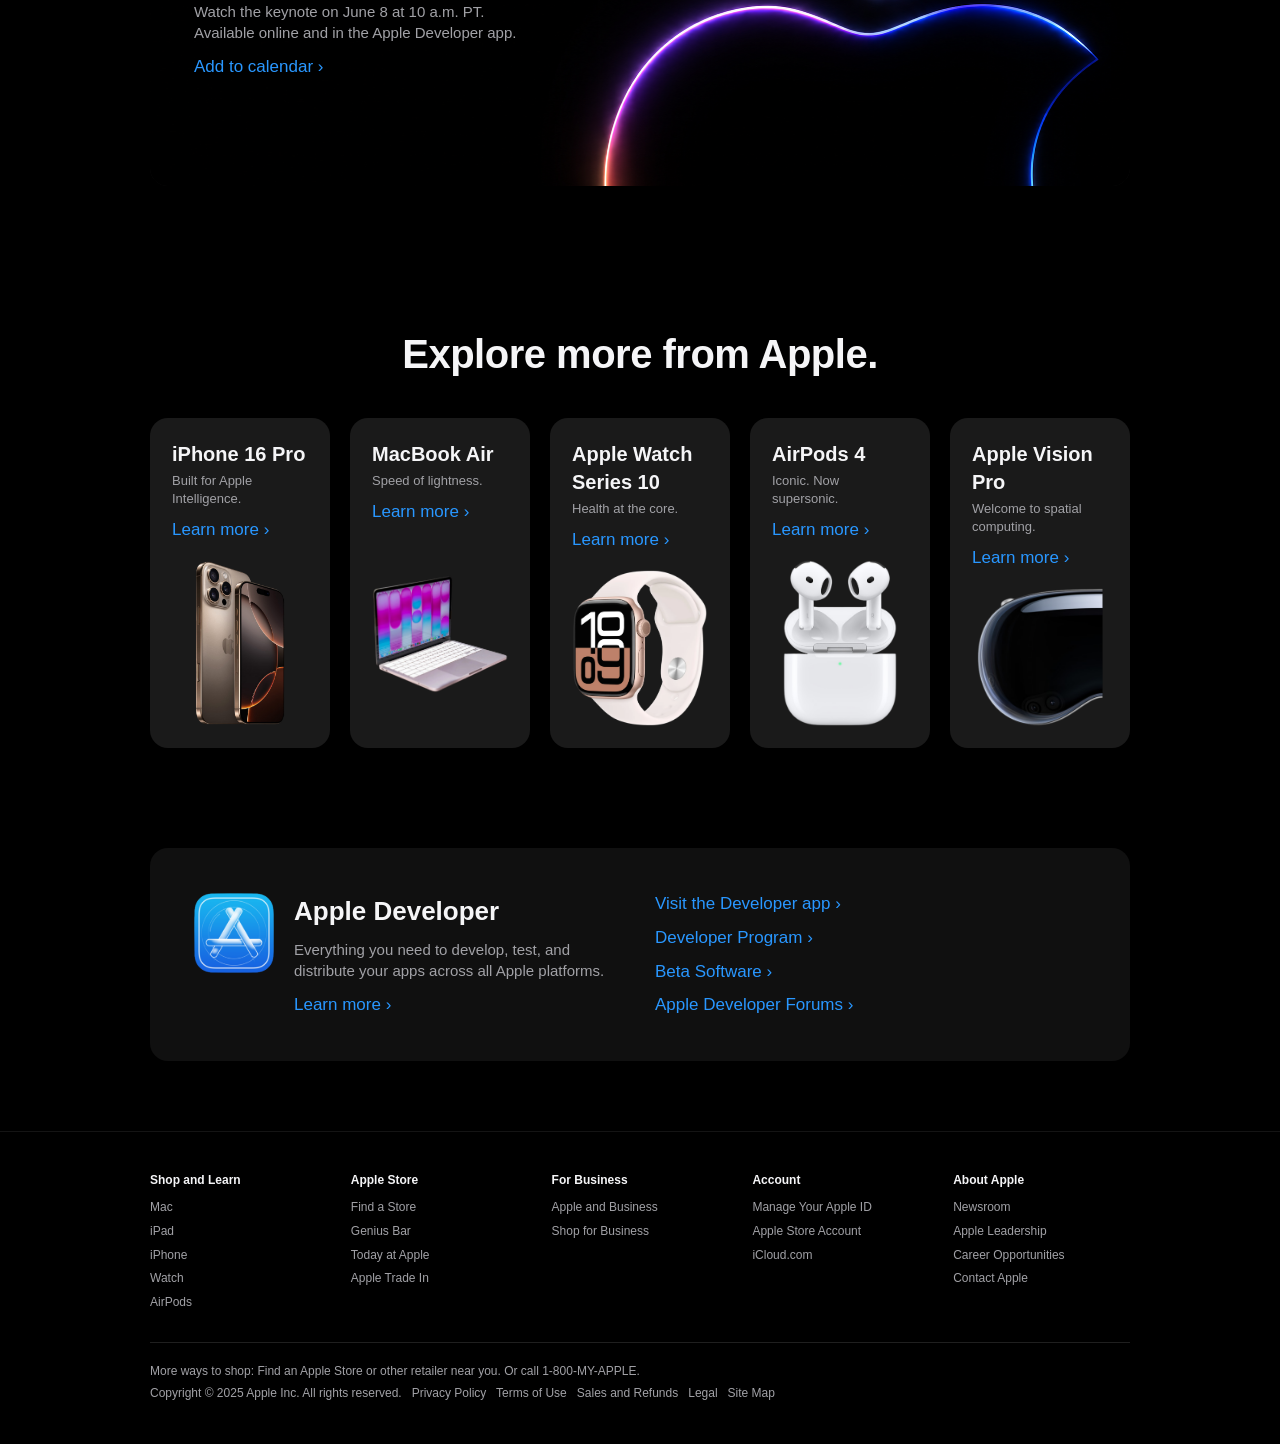
==== commit c5126c0e: "Home hero: tighten gaps (apple-to-WWDC, buttons-to-next section) Co-Authored-By: Claude Opus 4.8 (1M" ====
--- a/index.html
+++ b/index.html
@@ -26,7 +26,7 @@
   </header>
 
   <!-- ===== Hero: WWDC26 ===== -->
-  <section class="hero" style="background:#000 url('images/Apple Index BG Faded.png') center top/70% auto no-repeat;min-height:600px;padding:280px 0 80px">
+  <section class="hero" style="background:#000 url('images/Apple Index BG Faded.png') center top/70% auto no-repeat;min-height:430px;padding:210px 0 30px">
     <div class="wrap">
       <div class="wwdc">WWDC26</div>
       <p>Apple Worldwide Developers Conference.<br>Join us online June 8&ndash;12.</p>
@@ -38,7 +38,7 @@
   </section>
 
   <!-- ===== Promo band ===== -->
-  <section class="section">
+  <section class="section" style="padding-top:36px">
     <div class="wrap">
       <div class="band band-photo">
         <div class="copy">
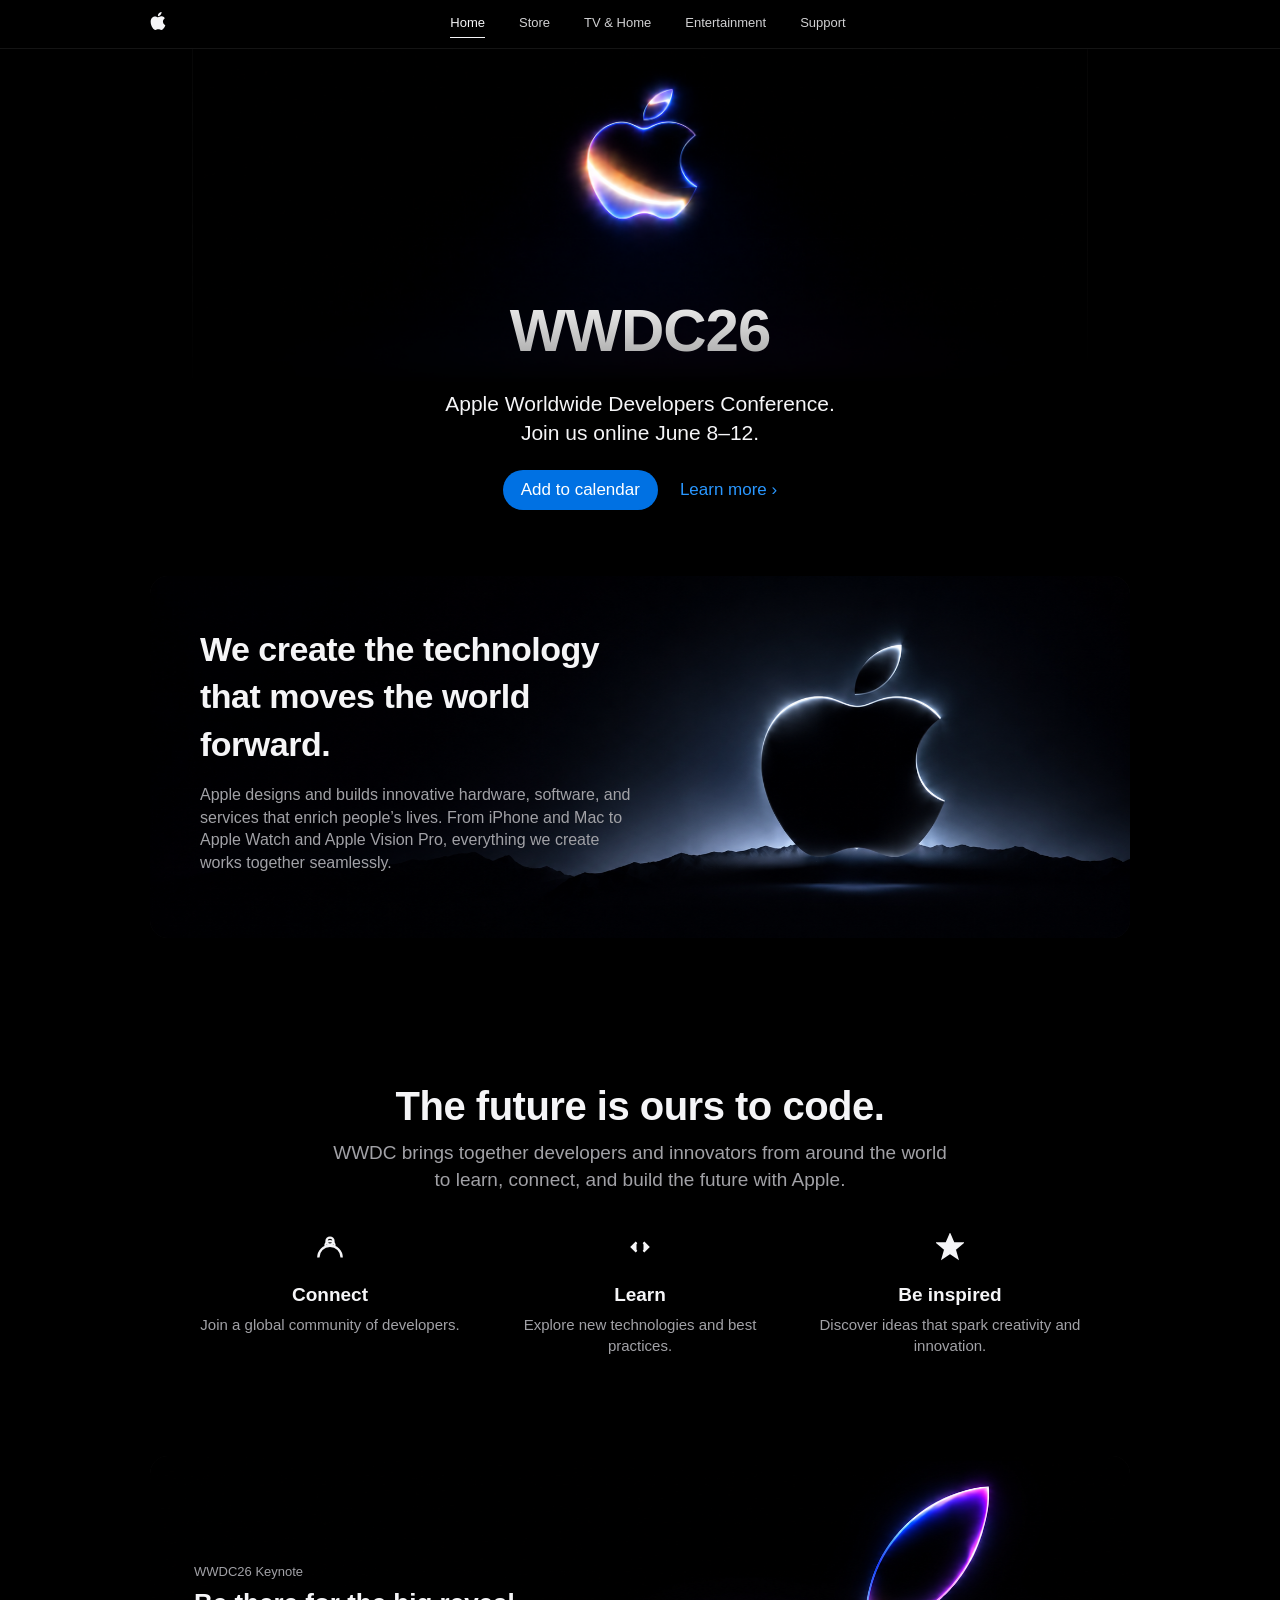
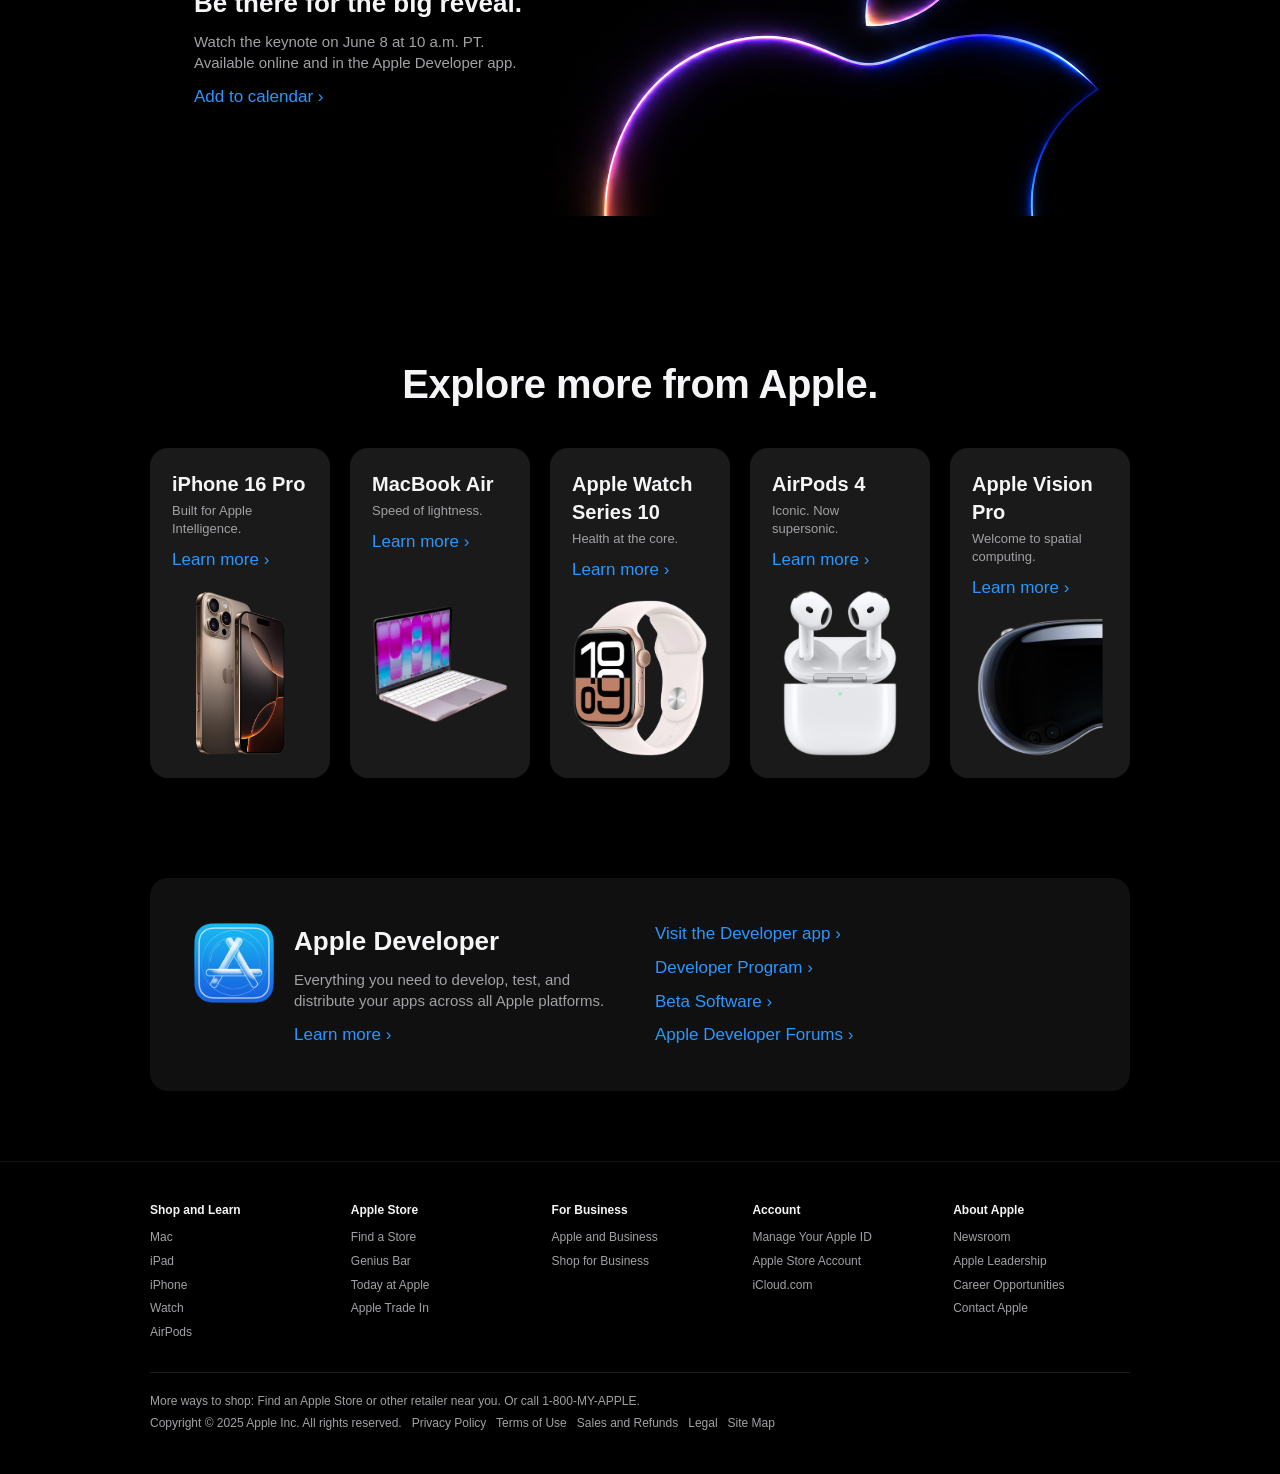
==== commit 11f23569: "Home hero: slightly increase apple-to-WWDC gap Co-Authored-By: Claude Opus 4.8 (1M context) <noreply" ====
--- a/index.html
+++ b/index.html
@@ -26,7 +26,7 @@
   </header>
 
   <!-- ===== Hero: WWDC26 ===== -->
-  <section class="hero" style="background:#000 url('images/Apple Index BG Faded.png') center top/70% auto no-repeat;min-height:430px;padding:210px 0 30px">
+  <section class="hero" style="background:#000 url('images/Apple Index BG Faded.png') center top/70% auto no-repeat;min-height:460px;padding:240px 0 30px">
     <div class="wrap">
       <div class="wwdc">WWDC26</div>
       <p>Apple Worldwide Developers Conference.<br>Join us online June 8&ndash;12.</p>
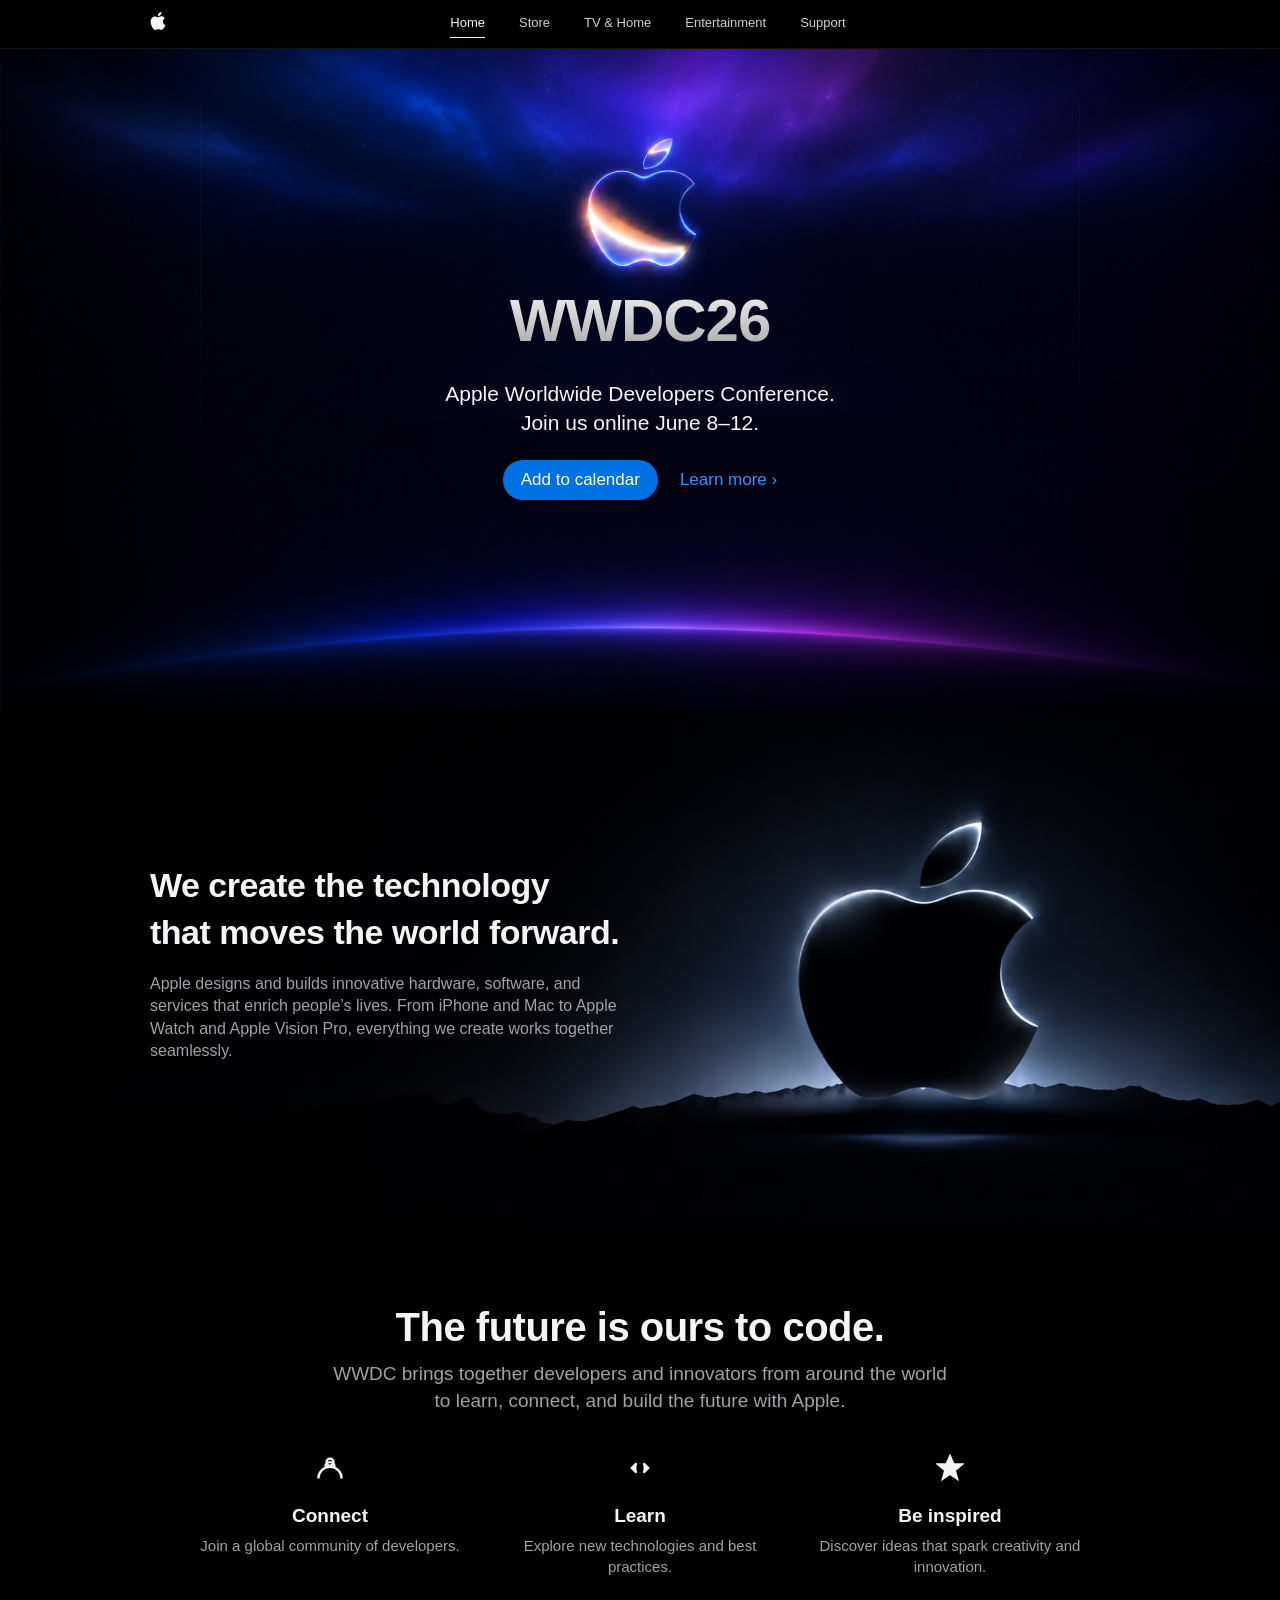
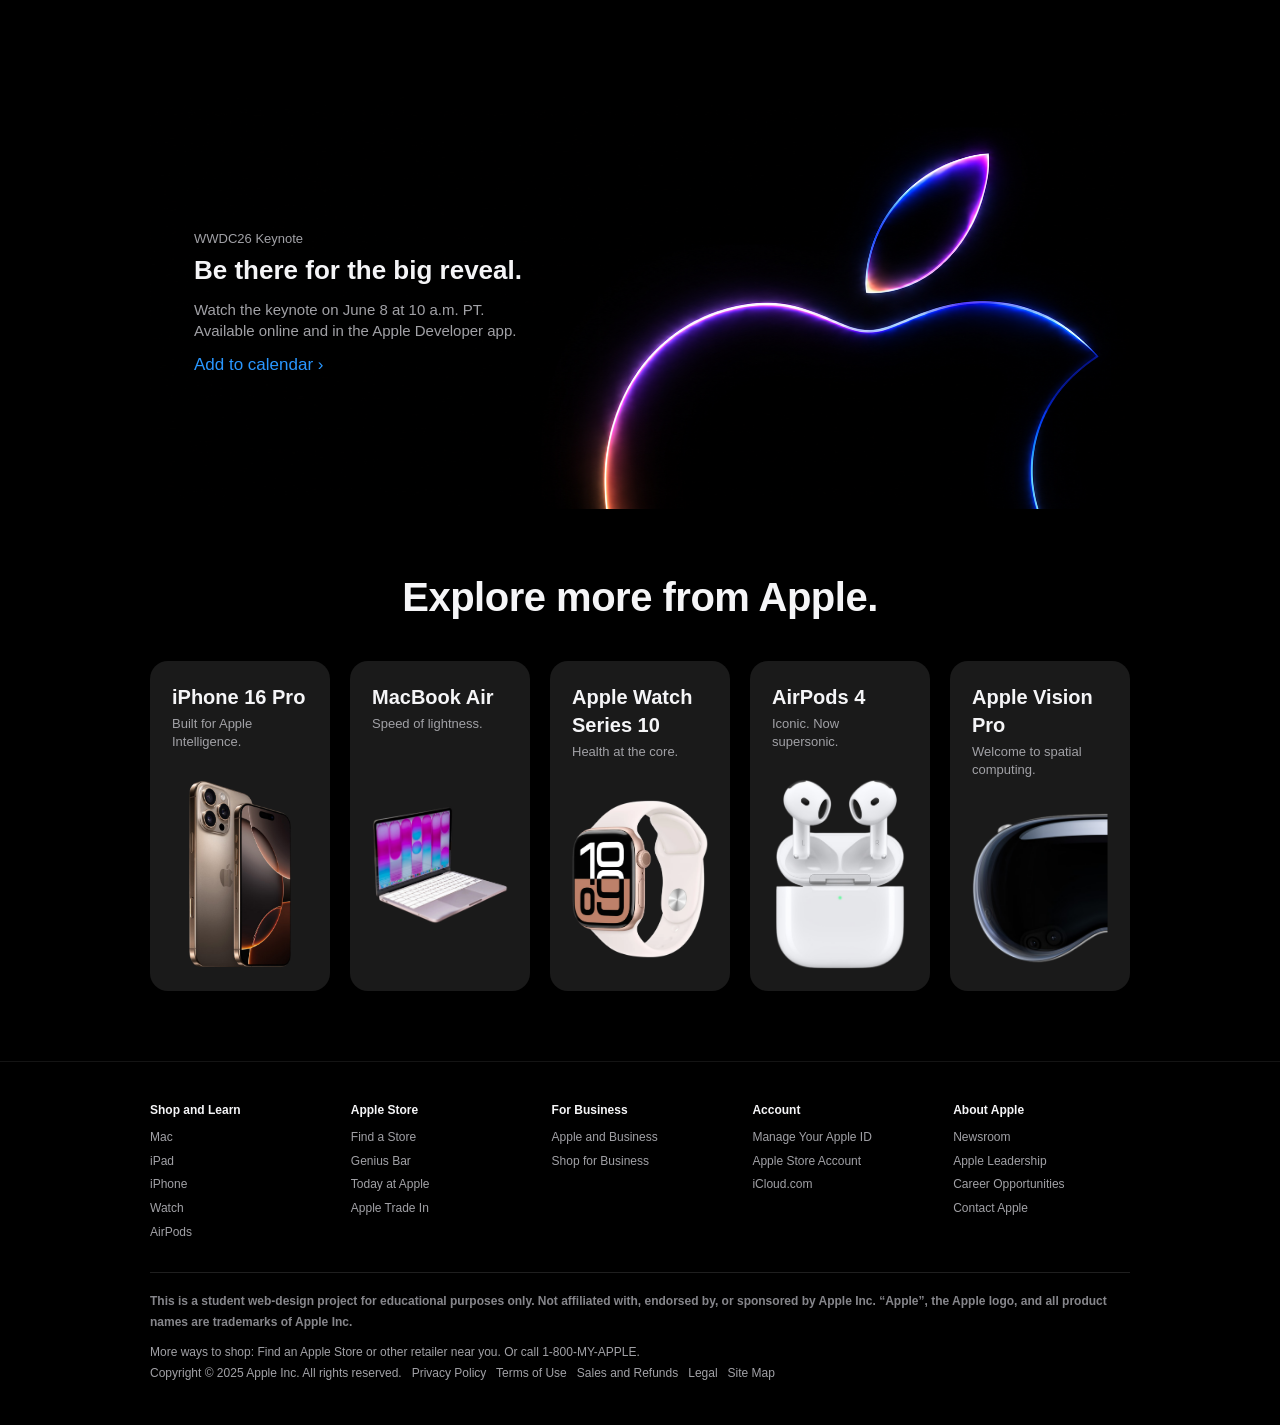
==== commit 8eff6390: "Store page: full-bleed hero, Trade In banner, product cards with photos + detail modal; add student-" ====
--- a/index.html
+++ b/index.html
@@ -4,7 +4,7 @@
   <meta charset="UTF-8">
   <meta name="viewport" content="width=device-width, initial-scale=1.0">
   <title>Apple — Home</title>
-  <link rel="stylesheet" href="css/style.css?v=16">
+  <link rel="stylesheet" href="css/style.css">
 </head>
 <body>
 
@@ -26,27 +26,27 @@
   </header>
 
   <!-- ===== Hero: WWDC26 ===== -->
-  <section class="hero" style="background:#000 url('images/Apple Index BG Faded.png') center top/70% auto no-repeat;min-height:460px;padding:240px 0 30px">
+  <section class="hero" style="background:url('images/Apple Index BG Faded.png') center 50px/880px auto no-repeat, url('images/WWDC Background.PNG') center bottom/cover no-repeat, #000;background-blend-mode:screen, normal;min-height:660px;padding:230px 0 40px">
     <div class="wrap">
       <div class="wwdc">WWDC26</div>
       <p>Apple Worldwide Developers Conference.<br>Join us online June 8&ndash;12.</p>
       <div class="actions">
-        <a href="#" class="btn btn-blue">Add to calendar</a>
-        <a href="#" class="link">Learn more</a>
+        <a href="#" class="btn btn-blue" id="addToCalendar">Add to calendar</a>
+        <a href="images/WWDC Trailer web.mp4" class="link video-link">Learn more</a>
       </div>
     </div>
   </section>
 
-  <!-- ===== Promo band ===== -->
-  <section class="section" style="padding-top:36px">
-    <div class="wrap">
-      <div class="band band-photo">
+  <!-- ===== Promo band (full-bleed) ===== -->
+  <section class="section" style="padding:0">
+    <div class="band band-photo" style="border-radius:0;padding:0;min-height:520px">
+      <img class="photo-img" src="images/Home1.PNG" alt="Apple">
+      <div style="position:absolute;inset:0;z-index:1;background:linear-gradient(to right,rgba(0,0,0,.78) 0%,rgba(0,0,0,.35) 45%,rgba(0,0,0,0) 72%)"></div>
+      <div class="wrap" style="position:relative;z-index:2">
         <div class="copy">
           <h2>We create the technology<br>that moves the world forward.</h2>
           <p>Apple designs and builds innovative hardware, software, and services that enrich people&rsquo;s lives. From iPhone and Mac to Apple Watch and Apple Vision Pro, everything we create works together seamlessly.</p>
-        
         </div>
-        <img class="photo-img" src="images/Home1.PNG" alt="Apple">
       </div>
     </div>
   </section>
@@ -77,52 +77,30 @@
   </section>
 
   <!-- ===== Keynote banner ===== -->
-  <section class="section" style="padding-top:0">
+  <section class="section" style="padding:20px 0 30px">
     <div class="wrap">
-      <div class="banner band-photo">
-        <div class="copy">
+      <div class="banner" style="position:relative;overflow:hidden;padding:0;display:block;min-height:0">
+        <img src="images/Home2.PNG" alt="WWDC26 Keynote" style="display:block;width:100%;height:auto">
+        <div class="copy" style="position:absolute;top:50%;left:44px;transform:translateY(-50%);max-width:46%;z-index:2">
           <p style="color:var(--text-dim);font-size:13px;margin-bottom:4px">WWDC26 Keynote</p>
           <h3>Be there for the big reveal.</h3>
           <p>Watch the keynote on June 8 at 10 a.m. PT.<br>Available online and in the Apple Developer app.</p>
           <a href="#" class="link">Add to calendar</a>
         </div>
-        <img class="photo-img" src="images/Home2.PNG" alt="WWDC26 Keynote">
       </div>
     </div>
   </section>
 
   <!-- ===== Explore more from Apple ===== -->
-  <section class="section">
+  <section class="section" style="padding-top:30px">
     <div class="wrap">
       <h2>Explore more from Apple.</h2>
       <div class="grid grid-5">
-        <div class="card"><h3>iPhone 16 Pro</h3><p class="desc">Built for Apple Intelligence.</p><a href="#" class="link">Learn more</a><img class="card-img" src="images/iPhone%2016%20Pro_t.png" alt="iPhone 16 Pro"></div>
-        <div class="card"><h3>MacBook Air</h3><p class="desc">Speed of lightness.</p><a href="#" class="link">Learn more</a><img class="card-img" src="images/Macbook_t.png" alt="MacBook Air"></div>
-        <div class="card"><h3>Apple Watch Series 10</h3><p class="desc">Health at the core.</p><a href="#" class="link">Learn more</a><img class="card-img" src="images/Apple%20Watch%20Series%2010_t.png" alt="Apple Watch Series 10"></div>
-        <div class="card"><h3>AirPods 4</h3><p class="desc">Iconic. Now supersonic.</p><a href="#" class="link">Learn more</a><img class="card-img" src="images/AirPods%204_t.png" alt="AirPods 4"></div>
-        <div class="card"><h3>Apple Vision Pro</h3><p class="desc">Welcome to spatial computing.</p><a href="#" class="link">Learn more</a><img class="card-img" src="images/Apple%20vision_t.png" alt="Apple Vision Pro"></div>
-      </div>
-    </div>
-  </section>
-
-  <!-- ===== Apple Developer banner ===== -->
-  <section class="section" style="padding-top:0">
-    <div class="wrap">
-      <div class="banner">
-        <div class="copy" style="display:flex;gap:20px;align-items:flex-start">
-          <img src="images/Apple%20Developer_t.png" alt="Apple Developer" style="width:80px;height:80px;flex:none;border-radius:18px;object-fit:contain">
-          <div>
-            <h3>Apple Developer</h3>
-            <p>Everything you need to develop, test, and distribute your apps across all Apple platforms.</p>
-            <a href="#" class="link">Learn more</a>
-          </div>
-        </div>
-        <div class="copy">
-          <a href="#" class="link" style="display:block;margin-bottom:10px">Visit the Developer app</a>
-          <a href="#" class="link" style="display:block;margin-bottom:10px">Developer Program</a>
-          <a href="#" class="link" style="display:block;margin-bottom:10px">Beta Software</a>
-          <a href="#" class="link" style="display:block">Apple Developer Forums</a>
-        </div>
+        <div class="card"><h3>iPhone 16 Pro</h3><p class="desc">Built for Apple Intelligence.</p><img class="card-img" src="images/iPhone%2016%20Pro_t.png" alt="iPhone 16 Pro"></div>
+        <div class="card"><h3>MacBook Air</h3><p class="desc">Speed of lightness.</p><img class="card-img" src="images/Macbook_t.png" alt="MacBook Air"></div>
+        <div class="card"><h3>Apple Watch Series 10</h3><p class="desc">Health at the core.</p><img class="card-img" src="images/Apple%20Watch%20Series%2010_t.png" alt="Apple Watch Series 10"></div>
+        <div class="card"><h3>AirPods 4</h3><p class="desc">Iconic. Now supersonic.</p><img class="card-img" src="images/AirPods%204_t.png" alt="AirPods 4"></div>
+        <div class="card"><h3>Apple Vision Pro</h3><p class="desc">Welcome to spatial computing.</p><img class="card-img" src="images/Apple%20vision_t.png" alt="Apple Vision Pro"></div>
       </div>
     </div>
   </section>
@@ -138,12 +116,29 @@
         <div><h5>About Apple</h5><a href="#">Newsroom</a><a href="#">Apple Leadership</a><a href="#">Career Opportunities</a><a href="#">Contact Apple</a></div>
       </div>
       <div class="legal">
+        <strong style="display:block;margin-bottom:8px;color:#86868b;font-weight:600">This is a student web-design project for educational purposes only. Not affiliated with, endorsed by, or sponsored by Apple Inc. &ldquo;Apple&rdquo;, the Apple logo, and all product names are trademarks of Apple Inc.</strong>
         More ways to shop: Find an Apple Store or other retailer near you. Or call 1-800-MY-APPLE.<br>
         Copyright &copy; 2025 Apple Inc. All rights reserved. &nbsp; Privacy Policy &nbsp; Terms of Use &nbsp; Sales and Refunds &nbsp; Legal &nbsp; Site Map
       </div>
     </div>
   </footer>
 
+  <!-- ===== Toast notification ===== -->
+  <div class="toast" id="toast" role="status" aria-live="polite">
+    <svg viewBox="0 0 24 24" fill="none" stroke="currentColor" stroke-width="3" stroke-linecap="round" stroke-linejoin="round"><polyline points="20 6 9 17 4 12"/></svg>
+    <span>Added to calendar</span>
+  </div>
+
+  <!-- ===== Video popup (modal) ===== -->
+  <div class="video-modal" id="videoModal" aria-hidden="true">
+    <div class="video-modal-inner">
+      <button class="video-modal-close" id="videoModalClose" aria-label="Close">&times;</button>
+      <video id="videoModalPlayer" controls playsinline>
+        <source src="" type="video/mp4">
+      </video>
+    </div>
+  </div>
+
   <script src="js/script.js"></script>
 </body>
 </html>
--- a/css/style.css
+++ b/css/style.css
@@ -466,6 +466,39 @@
 }
 .video-modal-close:hover { background: rgba(255, 255, 255, 0.3); }
 
+/* ===== Toast notification ===== */
+.toast {
+  position: fixed;
+  top: 360px;
+  left: 50%;
+  z-index: 10000;
+  display: flex;
+  align-items: center;
+  gap: 9px;
+  padding: 13px 22px 13px 18px;
+  border-radius: 999px;
+  background: linear-gradient(135deg, #30d158, #00c7be);
+  color: #fff;
+  font-size: 16px;
+  font-weight: 600;
+  letter-spacing: -0.01em;
+  white-space: nowrap;
+  box-shadow: 0 12px 34px rgba(0, 0, 0, 0.35);
+  opacity: 0;
+  pointer-events: none;
+  transform: translate(-50%, -18px) scale(0.95);
+  transition: opacity 0.32s ease, transform 0.32s cubic-bezier(0.2, 0.9, 0.3, 1.2);
+}
+.toast.show {
+  opacity: 1;
+  transform: translate(-50%, 0) scale(1);
+}
+.toast svg {
+  width: 20px;
+  height: 20px;
+  flex: none;
+}
+
 /* ===== "More to explore" cards with background image ===== */
 .explore-card {
   position: relative;
@@ -578,3 +611,147 @@
   .tvhome-panel { min-height: 560px; }
   .tvhome-panel .tvhome-copy { padding: 40px 24px; }
 }
+
+/* ===== Support interactive widgets ===== */
+/* Chat widget (bottom-right) */
+.chat-widget {
+  position: fixed; right: 24px; bottom: 24px; z-index: 10000;
+  width: 340px; max-width: calc(100vw - 32px);
+  height: 460px; max-height: calc(100vh - 48px);
+  background: #1c1c1e; border-radius: 18px; overflow: hidden;
+  display: none; flex-direction: column;
+  box-shadow: 0 18px 50px rgba(0, 0, 0, 0.5);
+}
+.chat-widget.open { display: flex; }
+.chat-header {
+  display: flex; align-items: center; justify-content: space-between;
+  padding: 14px 16px; background: #000; color: #fff; font-weight: 600;
+}
+.chat-close { background: none; border: none; color: #fff; font-size: 22px; line-height: 1; cursor: pointer; }
+.chat-body { flex: 1; overflow-y: auto; padding: 16px; display: flex; flex-direction: column; gap: 10px; }
+.chat-msg { max-width: 82%; padding: 10px 14px; border-radius: 16px; font-size: 14px; line-height: 1.4; }
+.chat-msg.bot  { background: #2c2c2e; color: #f5f5f7; align-self: flex-start; border-bottom-left-radius: 4px; }
+.chat-msg.user { background: var(--blue); color: #fff; align-self: flex-end; border-bottom-right-radius: 4px; }
+.chat-input { display: flex; gap: 8px; padding: 12px; border-top: 1px solid #2c2c2e; }
+.chat-input input {
+  flex: 1; background: #2c2c2e; border: none; border-radius: 999px;
+  padding: 10px 14px; color: #fff; font-size: 14px; outline: none;
+}
+.chat-input button { background: var(--blue); color: #fff; border: none; border-radius: 999px; padding: 0 16px; font-weight: 600; cursor: pointer; }
+
+/* Shared overlay backdrops */
+.sheet-backdrop, .modal-backdrop {
+  position: fixed; inset: 0; z-index: 10001; display: none;
+  align-items: center; justify-content: center; padding: 20px;
+  background: rgba(0, 0, 0, 0.55);
+  backdrop-filter: blur(3px); -webkit-backdrop-filter: blur(3px);
+}
+.sheet-backdrop.open, .modal-backdrop.open { display: flex; }
+
+/* iOS-style action sheet (Call) */
+.action-sheet { width: 100%; max-width: 420px; display: flex; flex-direction: column; gap: 10px; }
+.action-call, .action-cancel {
+  display: block; width: 100%; text-align: center; padding: 18px;
+  border: none; border-radius: 20px; font-size: 20px; font-weight: 600;
+  cursor: pointer; text-decoration: none;
+}
+.action-call   { background: var(--blue); color: #fff; }
+.action-cancel { background: rgba(255, 255, 255, 0.92); color: #000; }
+
+/* Dark modal box (Schedule + Map) */
+.modal-box {
+  position: relative; width: 100%; max-width: 420px;
+  background: #1c1c1e; color: #f5f5f7; border-radius: 20px; padding: 28px;
+  box-shadow: 0 20px 60px rgba(0, 0, 0, 0.6);
+}
+.modal-box h3 { font-size: 22px; margin-bottom: 6px; }
+.modal-sub { color: var(--text-dim); font-size: 14px; margin-bottom: 18px; }
+.modal-box label { display: block; font-size: 13px; color: var(--text-dim); margin-bottom: 14px; }
+.modal-box input[type="date"], .modal-box select {
+  display: block; width: 100%; margin-top: 6px;
+  background: #2c2c2e; border: 1px solid #3a3a3c; border-radius: 10px;
+  padding: 12px; color: #fff; font-size: 15px; outline: none;
+}
+.modal-box .btn-blue { display: block; width: 100%; text-align: center; margin-top: 8px; }
+.modal-x { position: absolute; top: 14px; right: 16px; background: none; border: none; color: #8e8e93; font-size: 26px; line-height: 1; cursor: pointer; }
+.modal-check {
+  width: 64px; height: 64px; border-radius: 50%; background: #30d158;
+  display: flex; align-items: center; justify-content: center; margin: 0 auto 16px;
+}
+.modal-check svg { width: 32px; height: 32px; }
+.map-box { max-width: 680px; padding: 0; overflow: hidden; }
+.map-box .map-head { display: flex; align-items: center; justify-content: space-between; padding: 16px 20px; }
+.map-box iframe { width: 100%; height: 440px; border: 0; display: block; }
+/* White, aligned icons for the date + time fields */
+.modal-box input[type="date"]::-webkit-calendar-picker-indicator {
+  filter: invert(1); opacity: 0.9; cursor: pointer; margin-right: 2px;
+}
+.modal-box select {
+  -webkit-appearance: none; appearance: none; padding-right: 40px;
+  background-image: url("data:image/svg+xml,%3Csvg xmlns='http://www.w3.org/2000/svg' width='16' height='16' viewBox='0 0 24 24' fill='none' stroke='%23ffffff' stroke-width='2.2' stroke-linecap='round' stroke-linejoin='round'%3E%3Cpolyline points='6 9 12 15 18 9'/%3E%3C/svg%3E");
+  background-repeat: no-repeat; background-position: right 14px center;
+}
+
+/* Search suggestions dropdown */
+.search-drop {
+  position: fixed; z-index: 9500; display: none;
+  background: #1c1c1e; border: 1px solid #3a3a3c; border-radius: 12px;
+  overflow: hidden; box-shadow: 0 16px 44px rgba(0, 0, 0, 0.55);
+}
+.search-drop.open { display: block; }
+.search-drop-item {
+  display: flex; align-items: center; gap: 11px; padding: 12px 16px;
+  color: #f5f5f7; font-size: 15px; cursor: pointer;
+  border-bottom: 1px solid #2a2a2c;
+}
+.search-drop-item:last-child { border-bottom: none; }
+.search-drop-item:hover, .search-drop-item.active { background: #2c2c2e; }
+.search-drop-item svg { width: 16px; height: 16px; flex: none; color: var(--blue); }
+.search-empty { padding: 14px 16px; color: var(--text-dim); font-size: 14px; }
+
+/* product-photo box inside cards (Store "The Latest") */
+.card-media {
+  flex: 1; min-height: 0; margin-top: auto; overflow: hidden;
+  border-radius: 12px; display: flex; align-items: center; justify-content: center;
+}
+.card-media img {
+  width: 100%; height: 100%; object-fit: contain; transform: scale(1.4);
+}
+
+/* ---------- Product detail modal (Store "Learn more") ---------- */
+.product-modal {
+  position: fixed; inset: 0; z-index: 2000;
+  display: none; align-items: center; justify-content: center; padding: 20px;
+  background: rgba(0,0,0,.5); -webkit-backdrop-filter: blur(6px); backdrop-filter: blur(6px);
+}
+.product-modal.open { display: flex; }
+.product-modal-box {
+  background: #fff; color: #1d1d1f; border-radius: 24px;
+  max-width: 840px; width: 100%; max-height: 90vh; overflow: auto;
+  display: flex; flex-wrap: wrap; position: relative;
+  box-shadow: 0 30px 80px rgba(0,0,0,.35);
+}
+.product-modal-media {
+  flex: 1 1 340px; background: #f5f5f7;
+  display: flex; align-items: center; justify-content: center; padding: 30px; min-height: 320px;
+}
+.product-modal-media img { max-width: 100%; max-height: 380px; object-fit: contain; }
+.product-modal-info { flex: 1 1 340px; padding: 42px 38px; }
+.product-modal-info .pm-tag { color: #f56300; font-size: 13px; font-weight: 600; margin-bottom: 8px; }
+.product-modal-info h3 { font-size: 30px; margin-bottom: 8px; color: #1d1d1f; }
+.pm-tagline { font-size: 17px; color: #6e6e73; margin-bottom: 24px; }
+.pm-specs { list-style: none; margin: 0 0 26px; padding: 0; }
+.pm-specs li { position: relative; padding-left: 26px; margin-bottom: 13px; font-size: 15px; color: #1d1d1f; }
+.pm-specs li::before {
+  content: "✓"; position: absolute; left: 0; top: 0;
+  color: #0071e3; font-weight: 700;
+}
+.pm-price { font-size: 21px; font-weight: 600; margin-bottom: 20px; color: #1d1d1f; }
+.pm-actions { display: flex; gap: 14px; align-items: center; }
+.product-modal-close {
+  position: absolute; top: 14px; right: 16px; width: 34px; height: 34px;
+  border: none; border-radius: 50%; background: rgba(0,0,0,.06); color: #1d1d1f;
+  font-size: 22px; line-height: 1; cursor: pointer; z-index: 3;
+}
+.product-modal-close:hover { background: rgba(0,0,0,.12); }
+@media (max-width: 560px) { .product-modal-info { padding: 28px 24px; } }
